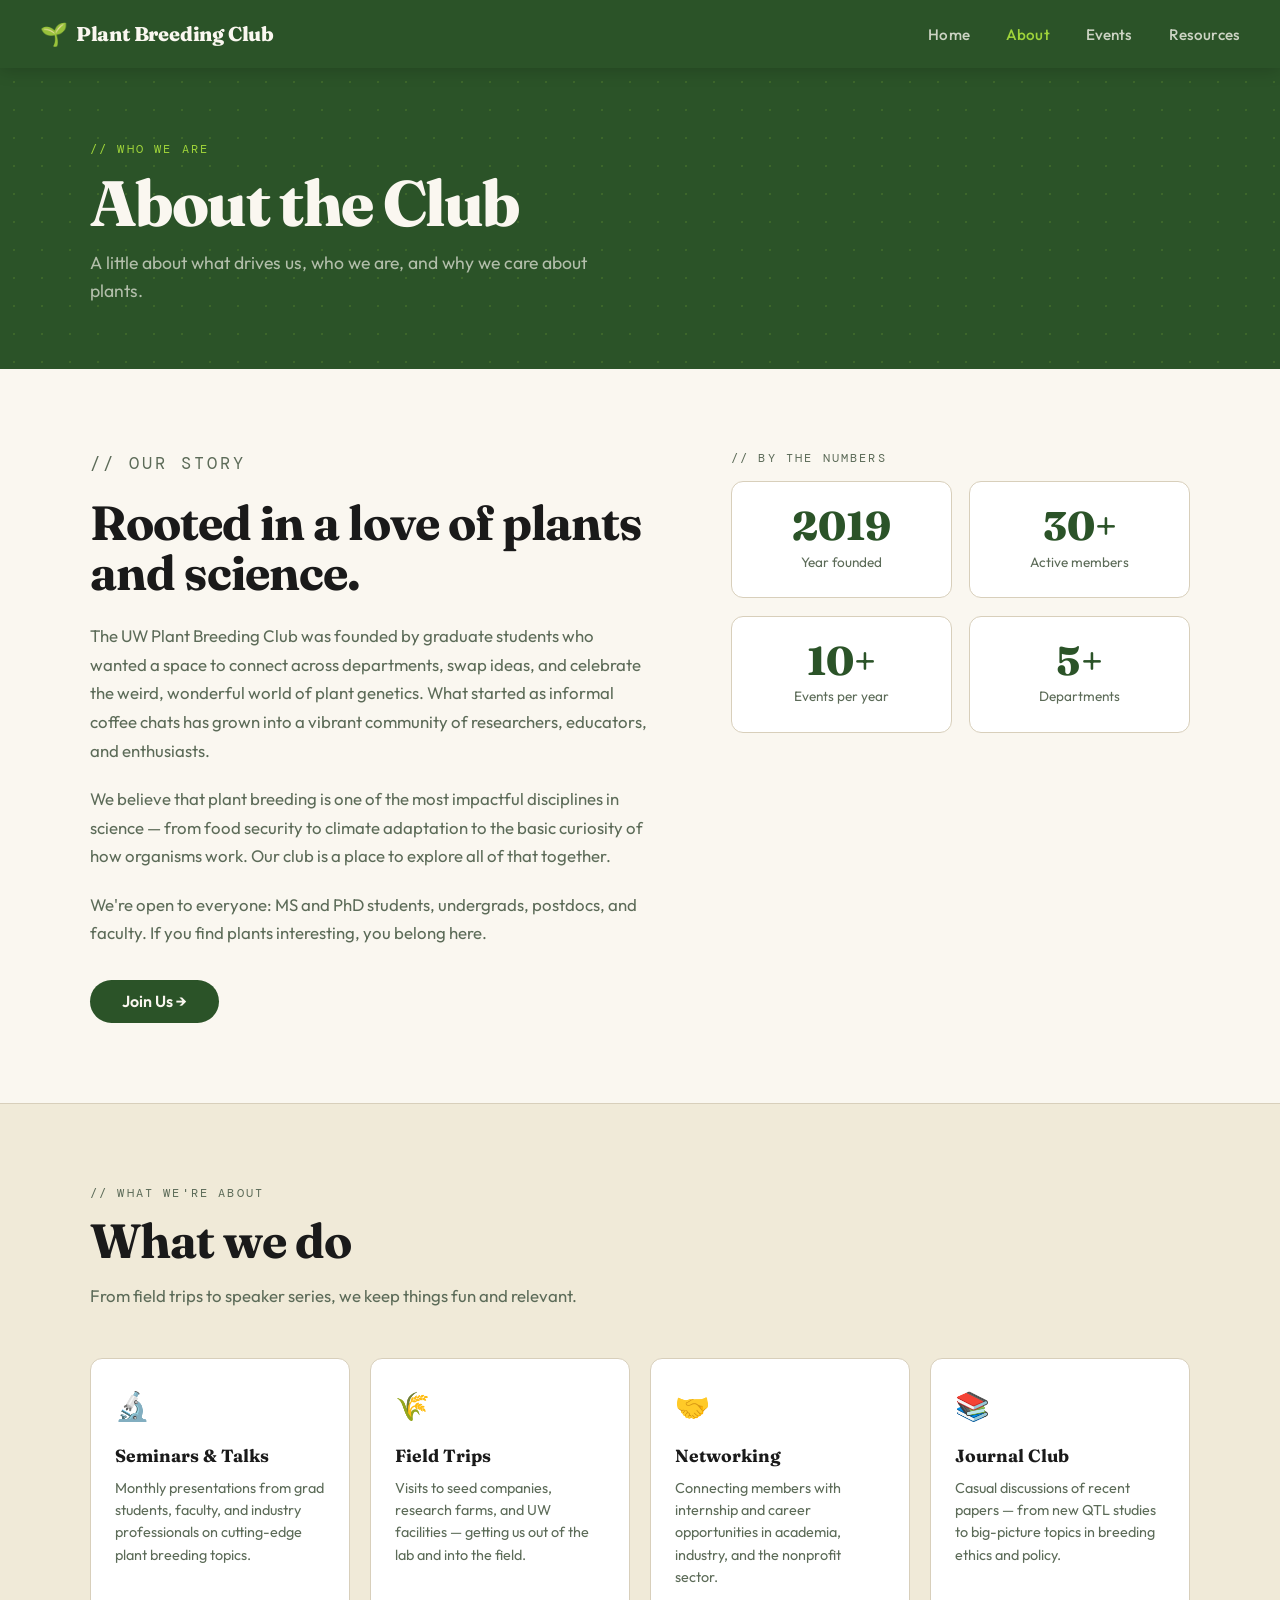
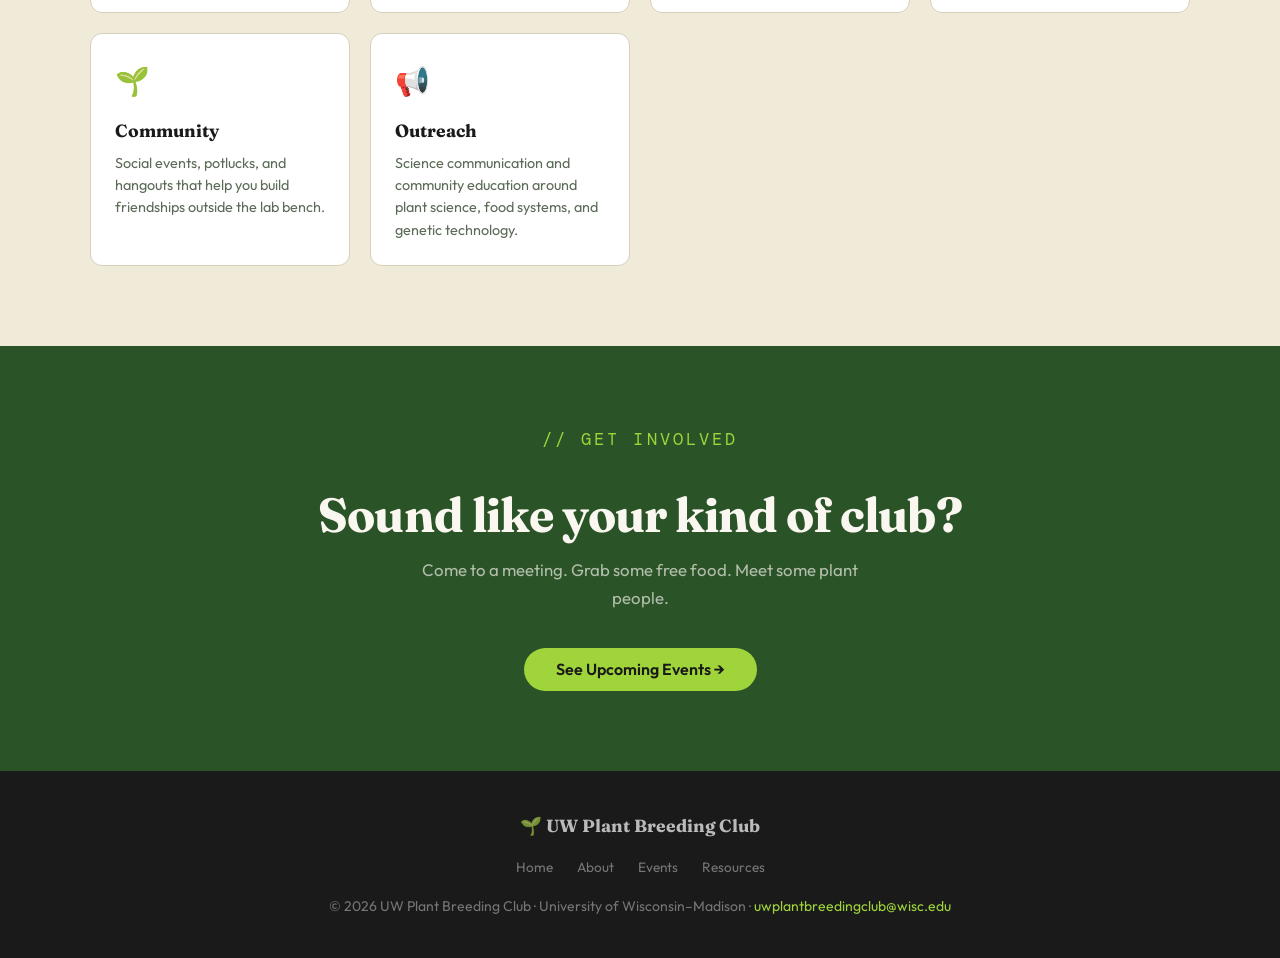
==== about.html @ 31e1f72a "JAM Claude Generated Website Code" ====
<!DOCTYPE html>
<html lang="en">
<head>
  <meta charset="UTF-8" />
  <meta name="viewport" content="width=device-width, initial-scale=1.0" />
  <title>About — UW Plant Breeding Club</title>
  <meta name="description" content="Learn about the UW Plant Breeding Club, our mission, and what we do." />
  <link rel="stylesheet" href="style.css" />
</head>
<body>

  <!-- ===================== NAV ===================== -->
  <nav class="nav">
    <a href="index.html" class="nav-logo">
      <span class="leaf">🌱</span> Plant Breeding Club
    </a>
    <button class="nav-hamburger" aria-label="Toggle menu">
      <span></span><span></span><span></span>
    </button>
    <ul class="nav-links">
      <li><a href="index.html">Home</a></li>
      <li><a href="about.html">About</a></li>
      <li><a href="events.html">Events</a></li>
      <li><a href="resources.html">Resources</a></li>
    </ul>
  </nav>

  <!-- ===================== PAGE HEADER ===================== -->
  <div class="page-header">
    <div class="page-header-inner">
      <p class="tag">// Who we are</p>
      <h1>About the Club</h1>
      <p>A little about what drives us, who we are, and why we care about plants.</p>
    </div>
  </div>

  <!-- ===================== ABOUT SECTION ===================== -->
  <section>
    <div class="section-inner">
      <div class="about-grid">

        <!-- Left: text -->
        <div class="about-body">
          <p class="tag">// Our story</p>
          <h2 class="section-title" style="margin-bottom: 1.5rem;">Rooted in a love of plants and science.</h2>

          <!--UPDATE: replace with your actual club history/description -->
          <p>
            The UW Plant Breeding Club was founded by graduate students who wanted a space to connect
            across departments, swap ideas, and celebrate the weird, wonderful world of plant genetics.
            What started as informal coffee chats has grown into a vibrant community of researchers, educators, and enthusiasts.
          </p>
          <p>
            We believe that plant breeding is one of the most impactful disciplines in science —
            from food security to climate adaptation to the basic curiosity of how organisms work.
            Our club is a place to explore all of that together.
          </p>
          <p>
            We're open to everyone: MS and PhD students, undergrads, postdocs, and faculty.
            If you find plants interesting, you belong here.
          </p>

          <div style="margin-top: 2rem;">
            <!--UPDATE: replace # with actual signup link -->
            <a href="#" class="btn btn-green">Join Us →</a>
          </div>
        </div>

        <!-- Right: stats -->
        <div>
          <p class="tag">// By the numbers</p>
          <div class="stat-grid" style="margin-top: 0.75rem;">
            <!--UPDATE: replace with real stats -->
            <div class="stat-box">
              <div class="stat-num">2019</div>
              <div class="stat-label">Year founded</div>
            </div>
            <div class="stat-box">
              <div class="stat-num">30+</div>
              <div class="stat-label">Active members</div>
            </div>
            <div class="stat-box">
              <div class="stat-num">10+</div>
              <div class="stat-label">Events per year</div>
            </div>
            <div class="stat-box">
              <div class="stat-num">5+</div>
              <div class="stat-label">Departments</div>
            </div>
          </div>
        </div>

      </div>
    </div>
  </section>

  <hr />

  <!-- ===================== WHAT WE DO ===================== -->
  <section style="background: var(--cream-dk);">
    <div class="section-inner">
      <p class="tag">// What we're about</p>
      <h2 class="section-title">What we do</h2>
      <p class="section-intro">From field trips to speaker series, we keep things fun and relevant.</p>

      <div class="values-grid">

        <div class="value-card">
          <div class="value-icon">🔬</div>
          <h4>Seminars & Talks</h4>
          <p>Monthly presentations from grad students, faculty, and industry professionals on cutting-edge plant breeding topics.</p>
        </div>

        <div class="value-card">
          <div class="value-icon">🌾</div>
          <h4>Field Trips</h4>
          <p>Visits to seed companies, research farms, and UW facilities — getting us out of the lab and into the field.</p>
        </div>

        <div class="value-card">
          <div class="value-icon">🤝</div>
          <h4>Networking</h4>
          <p>Connecting members with internship and career opportunities in academia, industry, and the nonprofit sector.</p>
        </div>

        <div class="value-card">
          <div class="value-icon">📚</div>
          <h4>Journal Club</h4>
          <p>Casual discussions of recent papers — from new QTL studies to big-picture topics in breeding ethics and policy.</p>
        </div>

        <div class="value-card">
          <div class="value-icon">🌱</div>
          <h4>Community</h4>
          <p>Social events, potlucks, and hangouts that help you build friendships outside the lab bench.</p>
        </div>

        <div class="value-card">
          <div class="value-icon">📢</div>
          <h4>Outreach</h4>
          <p>Science communication and community education around plant science, food systems, and genetic technology.</p>
        </div>

      </div>
    </div>
  </section>

  <!-- ===================== CTA BAND ===================== -->
  <section class="cta-band">
    <div class="section-inner">
      <p class="tag" style="color: var(--lime);">// Get involved</p>
      <h2 class="section-title">Sound like your kind of club?</h2>
      <p>Come to a meeting. Grab some free food. Meet some plant people.</p>
      <a href="events.html" class="btn btn-lime">See Upcoming Events →</a>
    </div>
  </section>

  <!-- ===================== FOOTER ===================== -->
  <footer>
    <div class="footer-inner">
      <div class="footer-logo">🌱 UW Plant Breeding Club</div>
      <ul class="footer-links">
        <li><a href="index.html">Home</a></li>
        <li><a href="about.html">About</a></li>
        <li><a href="events.html">Events</a></li>
        <li><a href="resources.html">Resources</a></li>
      </ul>
      <p>© 2026 UW Plant Breeding Club · University of Wisconsin–Madison · <a href="mailto:uwplantbreedingclub@wisc.edu">uwplantbreedingclub@wisc.edu</a></p>
    </div>
  </footer>

  <script src="script.js"></script>
</body>
</html>
---- style.css ----
/* ============================================================
   UW Plant Breeding Club — Main Stylesheet
   ============================================================ */

@import url('https://fonts.googleapis.com/css2?family=Fraunces:ital,opsz,wght@0,9..144,300..900;1,9..144,300..900&family=Outfit:wght@300;400;500;600&family=DM+Mono:ital,wght@0,400;0,500;1,400&display=swap');

/* ---- Variables ---- */
:root {
  --green:     #2b5328;
  --green-lt:  #3d7a38;
  --lime:      #9fd43a;
  --cream:     #faf7f0;
  --cream-dk:  #f0ead8;
  --dark:      #1a1a1a;
  --muted:     #5c6b58;
  --border:    #d8cfbb;
  --orange:    #d96b2d;

  --font-display: 'Fraunces', serif;
  --font-body:    'Outfit', sans-serif;
  --font-mono:    'DM Mono', monospace;

  --nav-h:  68px;
  --radius: 12px;
  --shadow: 0 4px 24px rgba(43, 83, 40, 0.12);
}

/* ---- Reset ---- */
*, *::before, *::after { box-sizing: border-box; margin: 0; padding: 0; }
html { scroll-behavior: smooth; }

body {
  font-family: var(--font-body);
  background: var(--cream);
  color: var(--dark);
  line-height: 1.65;
  overflow-x: hidden;
}

img { max-width: 100%; display: block; }
a { color: var(--green); text-decoration: none; }
a:hover { text-decoration: underline; }

/* ============================================================
   NAVIGATION
   ============================================================ */

.nav {
  position: sticky;
  top: 0;
  z-index: 100;
  background: var(--green);
  height: var(--nav-h);
  display: flex;
  align-items: center;
  justify-content: space-between;
  padding: 0 2.5rem;
  box-shadow: 0 2px 16px rgba(0, 0, 0, 0.18);
}

.nav-logo {
  font-family: var(--font-display);
  font-weight: 800;
  font-size: 1.25rem;
  color: var(--cream);
  letter-spacing: -0.01em;
  display: flex;
  align-items: center;
  gap: 0.5rem;
  line-height: 1;
}
.nav-logo:hover { text-decoration: none; }
.nav-logo .leaf { font-size: 1.4rem; }

.nav-links {
  display: flex;
  gap: 2.25rem;
  list-style: none;
}

.nav-links a {
  font-family: var(--font-body);
  font-weight: 500;
  font-size: 0.95rem;
  color: rgba(250, 247, 240, 0.78);
  transition: color 0.2s;
  letter-spacing: 0.01em;
}
.nav-links a:hover,
.nav-links a.active {
  color: var(--lime);
  text-decoration: none;
}

/* Hamburger */
.nav-hamburger {
  display: none;
  flex-direction: column;
  gap: 5px;
  cursor: pointer;
  background: none;
  border: none;
  padding: 4px;
}
.nav-hamburger span {
  display: block;
  width: 26px;
  height: 2px;
  background: var(--cream);
  border-radius: 2px;
  transition: all 0.3s;
}
.nav-hamburger.open span:nth-child(1) { transform: translateY(7px) rotate(45deg); }
.nav-hamburger.open span:nth-child(2) { opacity: 0; }
.nav-hamburger.open span:nth-child(3) { transform: translateY(-7px) rotate(-45deg); }

/* ============================================================
   HERO — index.html only
   ============================================================ */

.hero {
  min-height: calc(100vh - var(--nav-h));
  display: flex;
  align-items: center;
  justify-content: center;
  padding: 5rem 2.5rem;
  background: var(--green);
  position: relative;
  overflow: hidden;
}

/* Dotted seed grid background */
.hero-bg {
  position: absolute;
  inset: 0;
  background-image: radial-gradient(circle, rgba(159, 212, 58, 0.2) 1.5px, transparent 1.5px);
  background-size: 30px 30px;
  pointer-events: none;
}

/* Decorative blob */
.hero-blob {
  position: absolute;
  right: -10%;
  top: 50%;
  transform: translateY(-50%);
  width: 55vw;
  max-width: 700px;
  opacity: 0.07;
  pointer-events: none;
}

.hero-content {
  position: relative;
  z-index: 1;
  max-width: 820px;
}

.hero-tag {
  font-family: var(--font-mono);
  font-size: 0.78rem;
  letter-spacing: 0.18em;
  text-transform: uppercase;
  color: var(--lime);
  margin-bottom: 1.5rem;
}

.hero h1 {
  font-family: var(--font-display);
  font-size: clamp(3.2rem, 10vw, 6.5rem);
  font-weight: 800;
  color: var(--cream);
  line-height: 0.95;
  letter-spacing: -0.025em;
  margin-bottom: 1.75rem;
}
.hero h1 em {
  font-style: italic;
  color: var(--lime);
}

.hero-sub {
  font-size: 1.15rem;
  color: rgba(250, 247, 240, 0.65);
  max-width: 480px;
  margin-bottom: 2.75rem;
  line-height: 1.6;
}

.hero-btns {
  display: flex;
  flex-wrap: wrap;
  gap: 0.75rem;
}

/* ============================================================
   BUTTONS
   ============================================================ */

.btn {
  display: inline-block;
  padding: 0.85rem 2rem;
  border-radius: 100px;
  font-family: var(--font-body);
  font-weight: 600;
  font-size: 1rem;
  transition: all 0.2s;
  cursor: pointer;
  border: none;
  line-height: 1;
}

.btn-lime {
  background: var(--lime);
  color: var(--dark);
}
.btn-lime:hover {
  background: #b0e04a;
  transform: translateY(-2px);
  box-shadow: 0 8px 24px rgba(159, 212, 58, 0.4);
  text-decoration: none;
}

.btn-outline {
  background: transparent;
  color: var(--cream);
  border: 2px solid rgba(255, 255, 255, 0.35);
}
.btn-outline:hover {
  border-color: var(--lime);
  color: var(--lime);
  text-decoration: none;
  transform: translateY(-2px);
}

.btn-green {
  background: var(--green);
  color: var(--cream);
}
.btn-green:hover {
  background: var(--green-lt);
  transform: translateY(-2px);
  box-shadow: var(--shadow);
  text-decoration: none;
}

/* ============================================================
   PAGE HEADER — about / events / resources pages
   ============================================================ */

.page-header {
  background: var(--green);
  padding: 4.5rem 2.5rem 4rem;
  position: relative;
  overflow: hidden;
}
.page-header::after {
  content: '';
  position: absolute;
  inset: 0;
  background-image: radial-gradient(circle, rgba(159, 212, 58, 0.15) 1.5px, transparent 1.5px);
  background-size: 28px 28px;
  pointer-events: none;
}
.page-header-inner {
  max-width: 1100px;
  margin: 0 auto;
  position: relative;
  z-index: 1;
}
.page-header .tag {
  font-family: var(--font-mono);
  font-size: 0.75rem;
  letter-spacing: 0.18em;
  text-transform: uppercase;
  color: var(--lime);
  margin-bottom: 0.75rem;
}
.page-header h1 {
  font-family: var(--font-display);
  font-size: clamp(2.5rem, 6vw, 4rem);
  font-weight: 800;
  color: var(--cream);
  letter-spacing: -0.025em;
  line-height: 1;
  margin-bottom: 0.85rem;
}
.page-header p {
  color: rgba(250, 247, 240, 0.65);
  font-size: 1.1rem;
  max-width: 520px;
  line-height: 1.6;
}

/* ============================================================
   SECTIONS
   ============================================================ */

section { padding: 5rem 2.5rem; }

.section-inner {
  max-width: 1100px;
  margin: 0 auto;
}

.tag {
  font-family: var(--font-mono);
  font-size: 0.75rem;
  letter-spacing: 0.18em;
  text-transform: uppercase;
  color: var(--muted);
  margin-bottom: 0.75rem;
}

.section-title {
  font-family: var(--font-display);
  font-size: clamp(2rem, 5vw, 3rem);
  font-weight: 700;
  color: var(--dark);
  line-height: 1.05;
  margin-bottom: 1rem;
  letter-spacing: -0.02em;
}

.section-intro {
  font-size: 1.05rem;
  color: var(--muted);
  max-width: 560px;
  margin-bottom: 3rem;
  line-height: 1.65;
}

.section-header {
  display: flex;
  align-items: flex-end;
  justify-content: space-between;
  margin-bottom: 2.5rem;
  flex-wrap: wrap;
  gap: 1rem;
}
.section-header .section-title { margin-bottom: 0; }

/* ============================================================
   CARDS
   ============================================================ */

.card-grid {
  display: grid;
  grid-template-columns: repeat(auto-fill, minmax(300px, 1fr));
  gap: 1.5rem;
}

.card {
  background: white;
  border-radius: var(--radius);
  padding: 1.75rem;
  border: 1px solid var(--border);
  transition: transform 0.22s, box-shadow 0.22s;
}
.card:hover {
  transform: translateY(-5px);
  box-shadow: var(--shadow);
}

.card-badge {
  font-family: var(--font-mono);
  font-size: 0.72rem;
  letter-spacing: 0.12em;
  text-transform: uppercase;
  color: var(--green);
  background: rgba(43, 83, 40, 0.09);
  display: inline-block;
  padding: 0.25rem 0.65rem;
  border-radius: 100px;
  margin-bottom: 1.1rem;
}

.card h3 {
  font-family: var(--font-display);
  font-size: 1.3rem;
  font-weight: 700;
  margin-bottom: 0.55rem;
  color: var(--dark);
  line-height: 1.2;
}

.card p {
  font-size: 0.95rem;
  color: var(--muted);
  line-height: 1.6;
}

.card-meta {
  display: flex;
  align-items: center;
  gap: 0.5rem;
  font-family: var(--font-mono);
  font-size: 0.78rem;
  color: var(--orange);
  margin-top: 1.25rem;
}
.card-meta .dot { color: var(--border); }

/* ============================================================
   CTA BAND
   ============================================================ */

.cta-band {
  background: var(--green);
  padding: 5rem 2.5rem;
  text-align: center;
}
.cta-band .section-title { color: var(--cream); }
.cta-band p { color: rgba(250, 247, 240, 0.65); font-size: 1.05rem; max-width: 480px; margin: 0 auto 2.25rem; }

/* ============================================================
   ABOUT PAGE
   ============================================================ */

.about-grid {
  display: grid;
  grid-template-columns: 1.1fr 0.9fr;
  gap: 5rem;
  align-items: start;
}

.about-body p {
  font-size: 1.05rem;
  color: var(--muted);
  margin-bottom: 1.25rem;
  line-height: 1.7;
}
.about-body p:last-child { margin-bottom: 0; }

.stat-grid {
  display: grid;
  grid-template-columns: 1fr 1fr;
  gap: 1.1rem;
}

.stat-box {
  background: white;
  border: 1px solid var(--border);
  border-radius: var(--radius);
  padding: 1.5rem;
  text-align: center;
}
.stat-num {
  font-family: var(--font-display);
  font-size: 2.5rem;
  font-weight: 800;
  color: var(--green);
  line-height: 1;
}
.stat-label {
  font-size: 0.85rem;
  color: var(--muted);
  margin-top: 0.3rem;
}

.values-grid {
  display: grid;
  grid-template-columns: repeat(auto-fill, minmax(260px, 1fr));
  gap: 1.25rem;
  margin-top: 1rem;
}

.value-card {
  background: white;
  border: 1px solid var(--border);
  border-radius: var(--radius);
  padding: 1.5rem;
}
.value-icon { font-size: 1.75rem; margin-bottom: 0.75rem; }
.value-card h4 {
  font-family: var(--font-display);
  font-size: 1.1rem;
  font-weight: 700;
  margin-bottom: 0.4rem;
  color: var(--dark);
}
.value-card p { font-size: 0.9rem; color: var(--muted); line-height: 1.55; }

/* ============================================================
   EVENTS PAGE
   ============================================================ */

.events-list { display: grid; gap: 1.25rem; }

.event-card {
  background: white;
  border: 1px solid var(--border);
  border-radius: var(--radius);
  padding: 1.75rem 2rem;
  display: grid;
  grid-template-columns: auto 1fr auto;
  gap: 1.75rem;
  align-items: center;
  transition: transform 0.2s, box-shadow 0.2s;
}
.event-card:hover {
  transform: translateX(4px);
  box-shadow: var(--shadow);
}

.event-date-box {
  text-align: center;
  background: var(--green);
  color: var(--cream);
  border-radius: 10px;
  padding: 0.75rem 1rem;
  min-width: 64px;
}
.event-month {
  font-family: var(--font-mono);
  font-size: 0.68rem;
  letter-spacing: 0.12em;
  text-transform: uppercase;
  color: var(--lime);
  line-height: 1;
}
.event-day {
  font-family: var(--font-display);
  font-size: 2rem;
  font-weight: 800;
  line-height: 1.1;
}

.event-info h3 {
  font-family: var(--font-display);
  font-size: 1.2rem;
  font-weight: 700;
  color: var(--dark);
  margin-bottom: 0.3rem;
}
.event-info p { font-size: 0.9rem; color: var(--muted); line-height: 1.5; }
.event-meta {
  display: flex;
  gap: 1rem;
  margin-top: 0.5rem;
  font-family: var(--font-mono);
  font-size: 0.75rem;
  color: var(--muted);
}
.event-type-badge {
  display: inline-block;
  font-family: var(--font-mono);
  font-size: 0.68rem;
  letter-spacing: 0.1em;
  text-transform: uppercase;
  padding: 0.2rem 0.55rem;
  border-radius: 100px;
  background: rgba(43, 83, 40, 0.09);
  color: var(--green);
}

/* ============================================================
   RESOURCES PAGE
   ============================================================ */

.resources-section { padding: 3.5rem 2.5rem; }
.resources-section + .resources-section { padding-top: 0; }

.resource-group { margin-bottom: 3rem; }
.resource-group-title {
  font-family: var(--font-display);
  font-size: 1.5rem;
  font-weight: 700;
  color: var(--dark);
  margin-bottom: 1.1rem;
  display: flex;
  align-items: center;
  gap: 0.5rem;
}

.resource-list { display: grid; gap: 0.85rem; }

.resource-item {
  background: white;
  border: 1px solid var(--border);
  border-radius: var(--radius);
  padding: 1.1rem 1.5rem;
  display: flex;
  align-items: center;
  gap: 1.1rem;
  transition: all 0.2s;
  text-decoration: none;
}
.resource-item:hover {
  border-color: var(--green);
  box-shadow: var(--shadow);
  transform: translateX(5px);
  text-decoration: none;
}
.resource-icon { font-size: 1.4rem; flex-shrink: 0; }
.resource-text h4 {
  font-size: 0.95rem;
  font-weight: 600;
  color: var(--dark);
  margin-bottom: 0.15rem;
}
.resource-text p { font-size: 0.85rem; color: var(--muted); line-height: 1.4; }
.resource-arrow {
  margin-left: auto;
  color: var(--muted);
  font-size: 1.1rem;
  flex-shrink: 0;
  transition: transform 0.2s, color 0.2s;
}
.resource-item:hover .resource-arrow {
  transform: translateX(3px);
  color: var(--green);
}

/* ============================================================
   FOOTER
   ============================================================ */

footer {
  background: var(--dark);
  color: rgba(255, 255, 255, 0.4);
  padding: 2.5rem 2.5rem;
  text-align: center;
  font-size: 0.875rem;
}
footer a { color: var(--lime); }
footer a:hover { color: #b0e04a; }
.footer-inner { max-width: 1100px; margin: 0 auto; }
.footer-logo {
  font-family: var(--font-display);
  font-size: 1.1rem;
  font-weight: 700;
  color: rgba(255, 255, 255, 0.7);
  margin-bottom: 0.5rem;
}
.footer-links {
  display: flex;
  justify-content: center;
  gap: 1.5rem;
  list-style: none;
  margin: 1rem 0;
  flex-wrap: wrap;
}
.footer-links a { color: rgba(255, 255, 255, 0.4); font-size: 0.85rem; }
.footer-links a:hover { color: var(--lime); }

/* ============================================================
   DIVIDER
   ============================================================ */

hr {
  border: none;
  border-top: 1px solid var(--border);
  margin: 0;
}

/* ============================================================
   RESPONSIVE
   ============================================================ */

@media (max-width: 768px) {
  .nav { padding: 0 1.5rem; }

  .nav-links {
    display: none;
    flex-direction: column;
    position: absolute;
    top: var(--nav-h);
    left: 0;
    right: 0;
    background: var(--green);
    padding: 1.25rem 1.5rem 1.75rem;
    gap: 1.1rem;
    box-shadow: 0 8px 24px rgba(0, 0, 0, 0.15);
  }
  .nav-links.open { display: flex; }
  .nav-hamburger { display: flex; }

  section { padding: 3.5rem 1.5rem; }
  .page-header { padding: 3rem 1.5rem 2.75rem; }

  .hero { padding: 3.5rem 1.5rem; min-height: auto; }
  .hero h1 { font-size: clamp(2.8rem, 14vw, 5rem); }

  .about-grid { grid-template-columns: 1fr; gap: 2.5rem; }

  .event-card {
    grid-template-columns: auto 1fr;
    grid-template-rows: auto auto;
  }
  .event-card .btn { grid-column: 2; }

  .resource-item { flex-wrap: wrap; }
  .resource-arrow { display: none; }
}
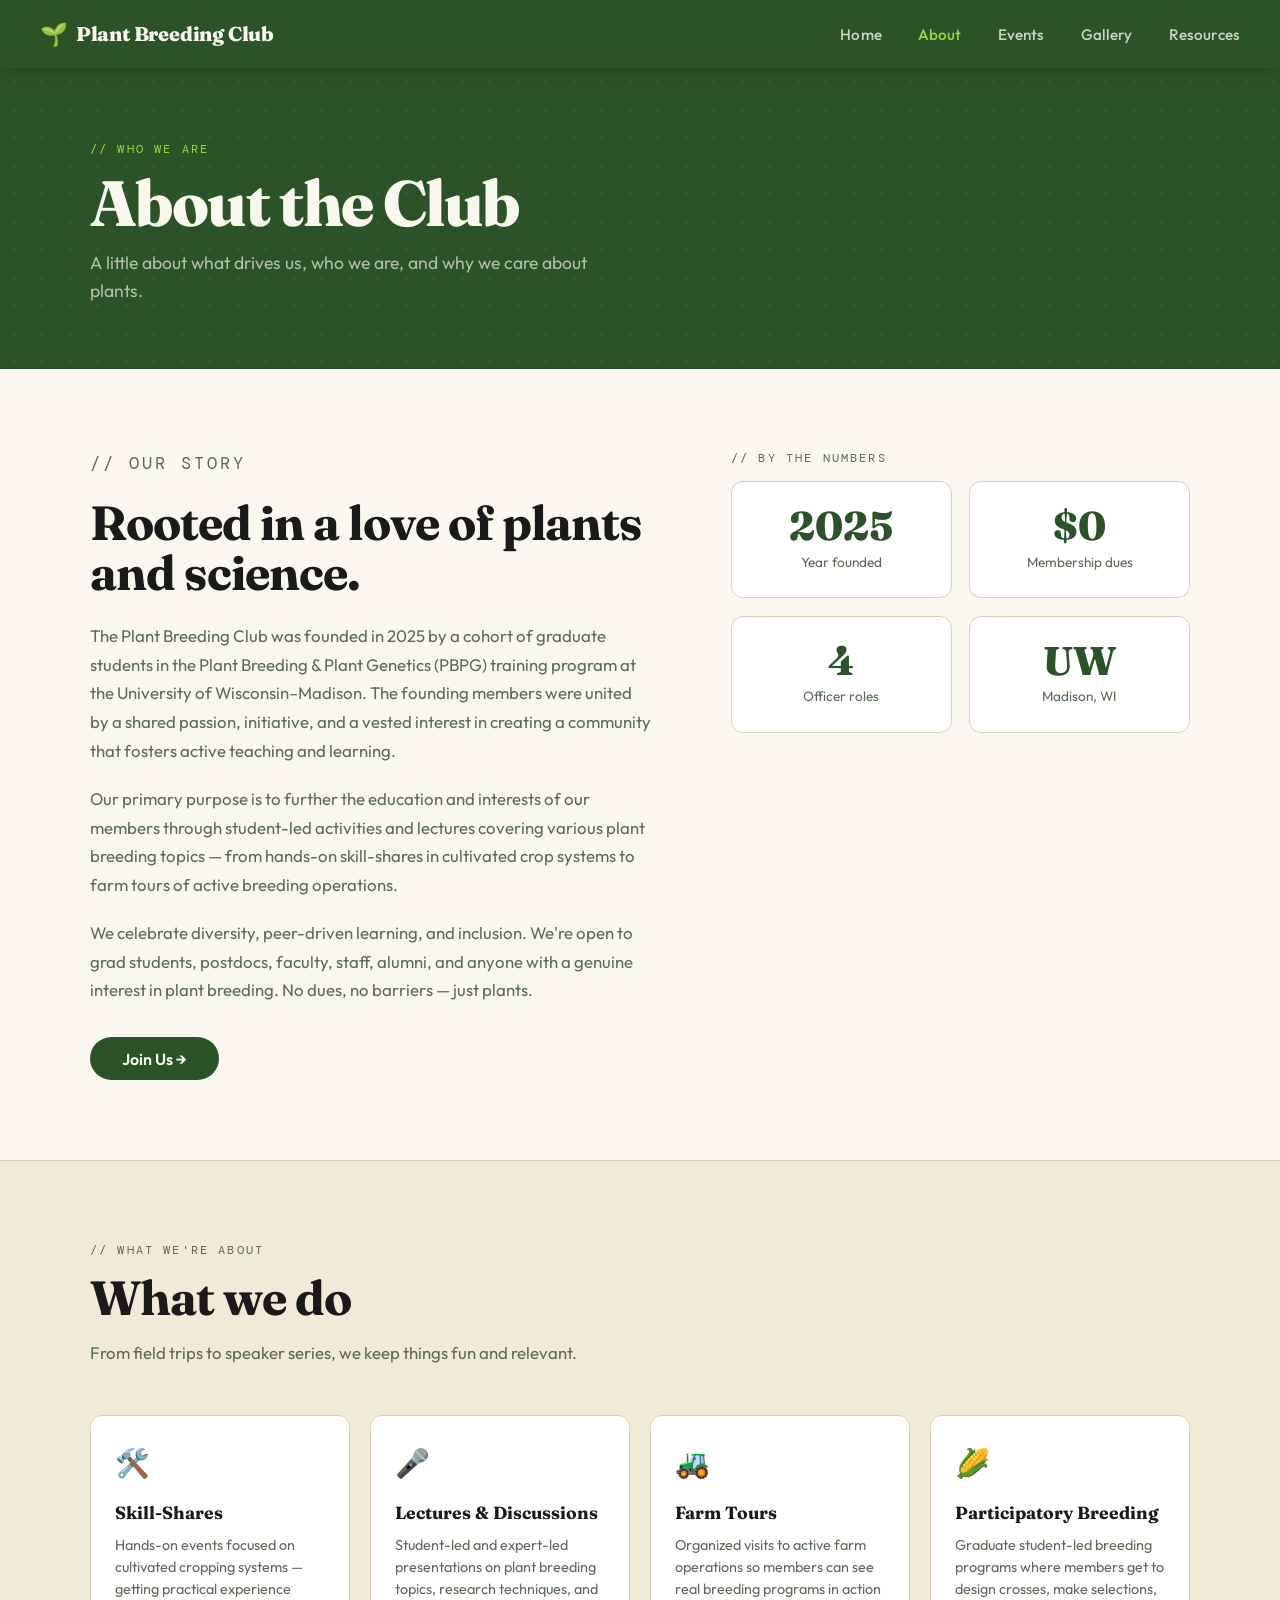
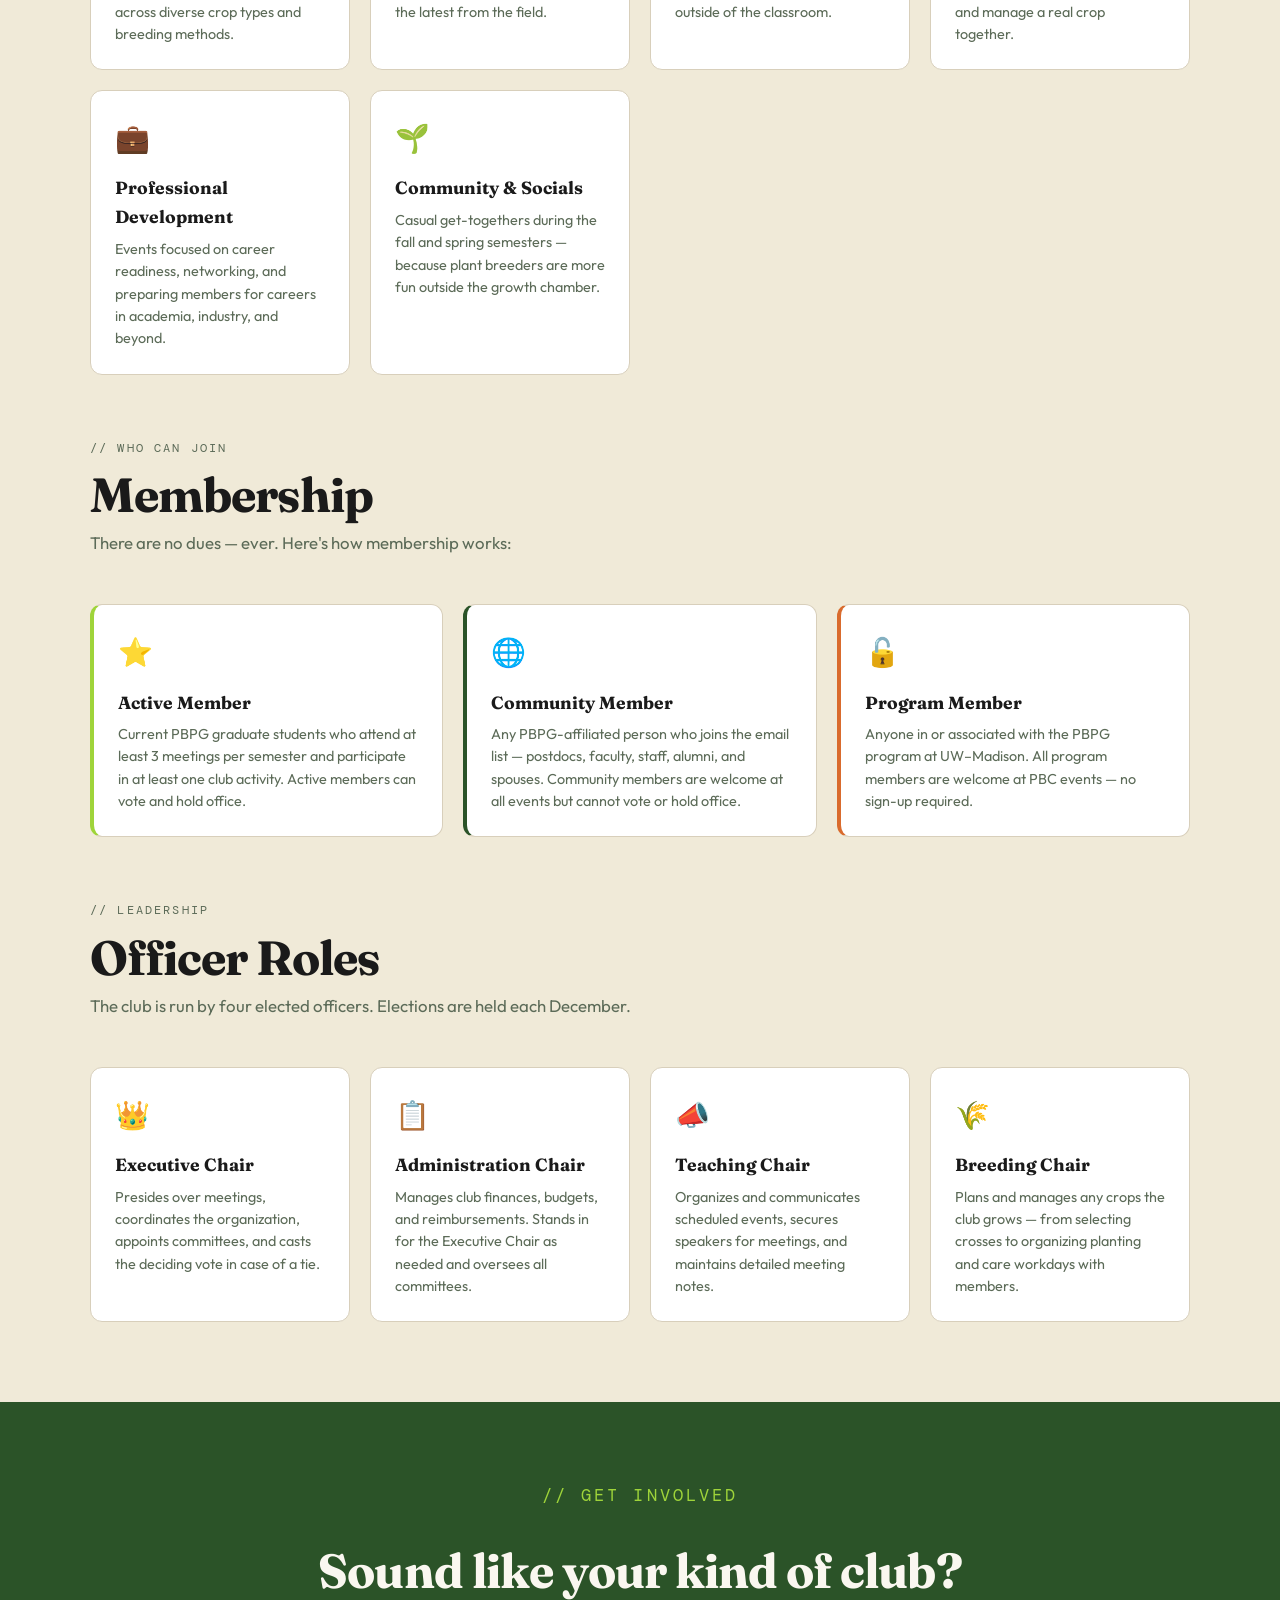
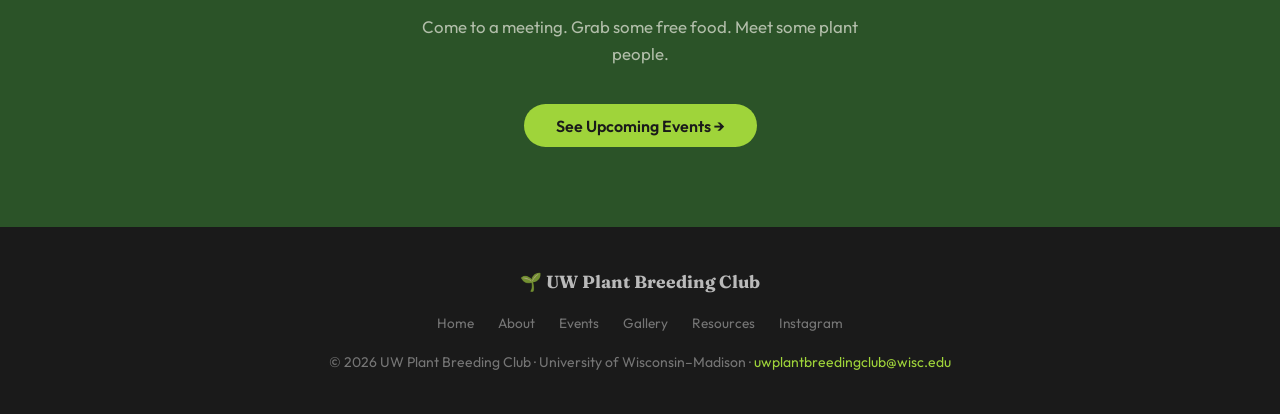
==== commit 0f282774: "JAM Updates to the About, Events, etc" ====
--- a/about.html
+++ b/about.html
@@ -21,6 +21,7 @@
       <li><a href="index.html">Home</a></li>
       <li><a href="about.html">About</a></li>
       <li><a href="events.html">Events</a></li>
+      <li><a href="gallery.html">Gallery</a></li>
       <li><a href="resources.html">Resources</a></li>
     </ul>
   </nav>
@@ -44,20 +45,21 @@
           <p class="tag">// Our story</p>
           <h2 class="section-title" style="margin-bottom: 1.5rem;">Rooted in a love of plants and science.</h2>
 
-          <!--UPDATE: replace with your actual club history/description -->
           <p>
-            The UW Plant Breeding Club was founded by graduate students who wanted a space to connect
-            across departments, swap ideas, and celebrate the weird, wonderful world of plant genetics.
-            What started as informal coffee chats has grown into a vibrant community of researchers, educators, and enthusiasts.
+            The Plant Breeding Club was founded in 2025 by a cohort of graduate students in the
+            Plant Breeding &amp; Plant Genetics (PBPG) training program at the University of Wisconsin–Madison.
+            The founding members were united by a shared passion, initiative, and a vested interest in
+            creating a community that fosters active teaching and learning.
           </p>
           <p>
-            We believe that plant breeding is one of the most impactful disciplines in science —
-            from food security to climate adaptation to the basic curiosity of how organisms work.
-            Our club is a place to explore all of that together.
+            Our primary purpose is to further the education and interests of our members through
+            student-led activities and lectures covering various plant breeding topics —
+            from hands-on skill-shares in cultivated crop systems to farm tours of active breeding operations.
           </p>
           <p>
-            We're open to everyone: MS and PhD students, undergrads, postdocs, and faculty.
-            If you find plants interesting, you belong here.
+            We celebrate diversity, peer-driven learning, and inclusion. We're open to grad students,
+            postdocs, faculty, staff, alumni, and anyone with a genuine interest in plant breeding.
+            No dues, no barriers — just plants.
           </p>
 
           <div style="margin-top: 2rem;">
@@ -70,22 +72,22 @@
         <div>
           <p class="tag">// By the numbers</p>
           <div class="stat-grid" style="margin-top: 0.75rem;">
-            <!--UPDATE: replace with real stats -->
-            <div class="stat-box">
-              <div class="stat-num">2019</div>
+            <div class="stat-box">
+              <div class="stat-num">2025</div>
               <div class="stat-label">Year founded</div>
             </div>
             <div class="stat-box">
-              <div class="stat-num">30+</div>
-              <div class="stat-label">Active members</div>
-            </div>
-            <div class="stat-box">
-              <div class="stat-num">10+</div>
-              <div class="stat-label">Events per year</div>
-            </div>
-            <div class="stat-box">
-              <div class="stat-num">5+</div>
-              <div class="stat-label">Departments</div>
+              <!--UPDATE: update with real member count -->
+              <div class="stat-num">$0</div>
+              <div class="stat-label">Membership dues</div>
+            </div>
+            <div class="stat-box">
+              <div class="stat-num">4</div>
+              <div class="stat-label">Officer roles</div>
+            </div>
+            <div class="stat-box">
+              <div class="stat-num">UW</div>
+              <div class="stat-label">Madison, WI</div>
             </div>
           </div>
         </div>
@@ -106,41 +108,105 @@
       <div class="values-grid">
 
         <div class="value-card">
-          <div class="value-icon">🔬</div>
-          <h4>Seminars & Talks</h4>
-          <p>Monthly presentations from grad students, faculty, and industry professionals on cutting-edge plant breeding topics.</p>
-        </div>
-
-        <div class="value-card">
-          <div class="value-icon">🌾</div>
-          <h4>Field Trips</h4>
-          <p>Visits to seed companies, research farms, and UW facilities — getting us out of the lab and into the field.</p>
-        </div>
-
-        <div class="value-card">
-          <div class="value-icon">🤝</div>
-          <h4>Networking</h4>
-          <p>Connecting members with internship and career opportunities in academia, industry, and the nonprofit sector.</p>
-        </div>
-
-        <div class="value-card">
-          <div class="value-icon">📚</div>
-          <h4>Journal Club</h4>
-          <p>Casual discussions of recent papers — from new QTL studies to big-picture topics in breeding ethics and policy.</p>
+          <div class="value-icon">🛠️</div>
+          <h4>Skill-Shares</h4>
+          <p>Hands-on events focused on cultivated cropping systems — getting practical experience across diverse crop types and breeding methods.</p>
+        </div>
+
+        <div class="value-card">
+          <div class="value-icon">🎤</div>
+          <h4>Lectures & Discussions</h4>
+          <p>Student-led and expert-led presentations on plant breeding topics, research techniques, and the latest from the field.</p>
+        </div>
+
+        <div class="value-card">
+          <div class="value-icon">🚜</div>
+          <h4>Farm Tours</h4>
+          <p>Organized visits to active farm operations so members can see real breeding programs in action outside of the classroom.</p>
+        </div>
+
+        <div class="value-card">
+          <div class="value-icon">🌽</div>
+          <h4>Participatory Breeding</h4>
+          <p>Graduate student-led breeding programs where members get to design crosses, make selections, and manage a real crop together.</p>
+        </div>
+
+        <div class="value-card">
+          <div class="value-icon">💼</div>
+          <h4>Professional Development</h4>
+          <p>Events focused on career readiness, networking, and preparing members for careers in academia, industry, and beyond.</p>
         </div>
 
         <div class="value-card">
           <div class="value-icon">🌱</div>
-          <h4>Community</h4>
-          <p>Social events, potlucks, and hangouts that help you build friendships outside the lab bench.</p>
-        </div>
-
-        <div class="value-card">
-          <div class="value-icon">📢</div>
-          <h4>Outreach</h4>
-          <p>Science communication and community education around plant science, food systems, and genetic technology.</p>
-        </div>
-
+          <h4>Community & Socials</h4>
+          <p>Casual get-togethers during the fall and spring semesters — because plant breeders are more fun outside the growth chamber.</p>
+        </div>
+
+      </div>
+
+      <!-- Membership types -->
+      <div style="margin-top: 4rem;">
+        <p class="tag">// Who can join</p>
+        <h2 class="section-title" style="margin-bottom: 0.5rem;">Membership</h2>
+        <p class="section-intro">There are no dues — ever. Here's how membership works:</p>
+
+        <div style="display: grid; grid-template-columns: repeat(auto-fill, minmax(280px, 1fr)); gap: 1.25rem;">
+
+          <div class="value-card" style="border-left: 4px solid var(--lime);">
+            <div class="value-icon">⭐</div>
+            <h4>Active Member</h4>
+            <p>Current PBPG graduate students who attend at least 3 meetings per semester and participate in at least one club activity. Active members can vote and hold office.</p>
+          </div>
+
+          <div class="value-card" style="border-left: 4px solid var(--green);">
+            <div class="value-icon">🌐</div>
+            <h4>Community Member</h4>
+            <p>Any PBPG-affiliated person who joins the email list — postdocs, faculty, staff, alumni, and spouses. Community members are welcome at all events but cannot vote or hold office.</p>
+          </div>
+
+          <div class="value-card" style="border-left: 4px solid var(--orange);">
+            <div class="value-icon">🔓</div>
+            <h4>Program Member</h4>
+            <p>Anyone in or associated with the PBPG program at UW–Madison. All program members are welcome at PBC events — no sign-up required.</p>
+          </div>
+
+        </div>
+      </div>
+
+      <!-- Officers -->
+      <div style="margin-top: 4rem;">
+        <p class="tag">// Leadership</p>
+        <h2 class="section-title" style="margin-bottom: 0.5rem;">Officer Roles</h2>
+        <p class="section-intro">The club is run by four elected officers. Elections are held each December.</p>
+
+        <div style="display: grid; grid-template-columns: repeat(auto-fill, minmax(240px, 1fr)); gap: 1.25rem;">
+
+          <div class="value-card">
+            <div class="value-icon">👑</div>
+            <h4>Executive Chair</h4>
+            <p>Presides over meetings, coordinates the organization, appoints committees, and casts the deciding vote in case of a tie.</p>
+          </div>
+
+          <div class="value-card">
+            <div class="value-icon">📋</div>
+            <h4>Administration Chair</h4>
+            <p>Manages club finances, budgets, and reimbursements. Stands in for the Executive Chair as needed and oversees all committees.</p>
+          </div>
+
+          <div class="value-card">
+            <div class="value-icon">📣</div>
+            <h4>Teaching Chair</h4>
+            <p>Organizes and communicates scheduled events, secures speakers for meetings, and maintains detailed meeting notes.</p>
+          </div>
+
+          <div class="value-card">
+            <div class="value-icon">🌾</div>
+            <h4>Breeding Chair</h4>
+            <p>Plans and manages any crops the club grows — from selecting crosses to organizing planting and care workdays with members.</p>
+          </div>
+
+        </div>
       </div>
     </div>
   </section>
@@ -163,7 +229,10 @@
         <li><a href="index.html">Home</a></li>
         <li><a href="about.html">About</a></li>
         <li><a href="events.html">Events</a></li>
+        <li><a href="gallery.html">Gallery</a></li>
         <li><a href="resources.html">Resources</a></li>
+        <!--UPDATE: replace with your actual Instagram URL -->
+        <li><a href="https://instagram.com/uwplantbreedingclub" target="_blank" rel="noopener">Instagram</a></li>
       </ul>
       <p>© 2026 UW Plant Breeding Club · University of Wisconsin–Madison · <a href="mailto:uwplantbreedingclub@wisc.edu">uwplantbreedingclub@wisc.edu</a></p>
     </div>
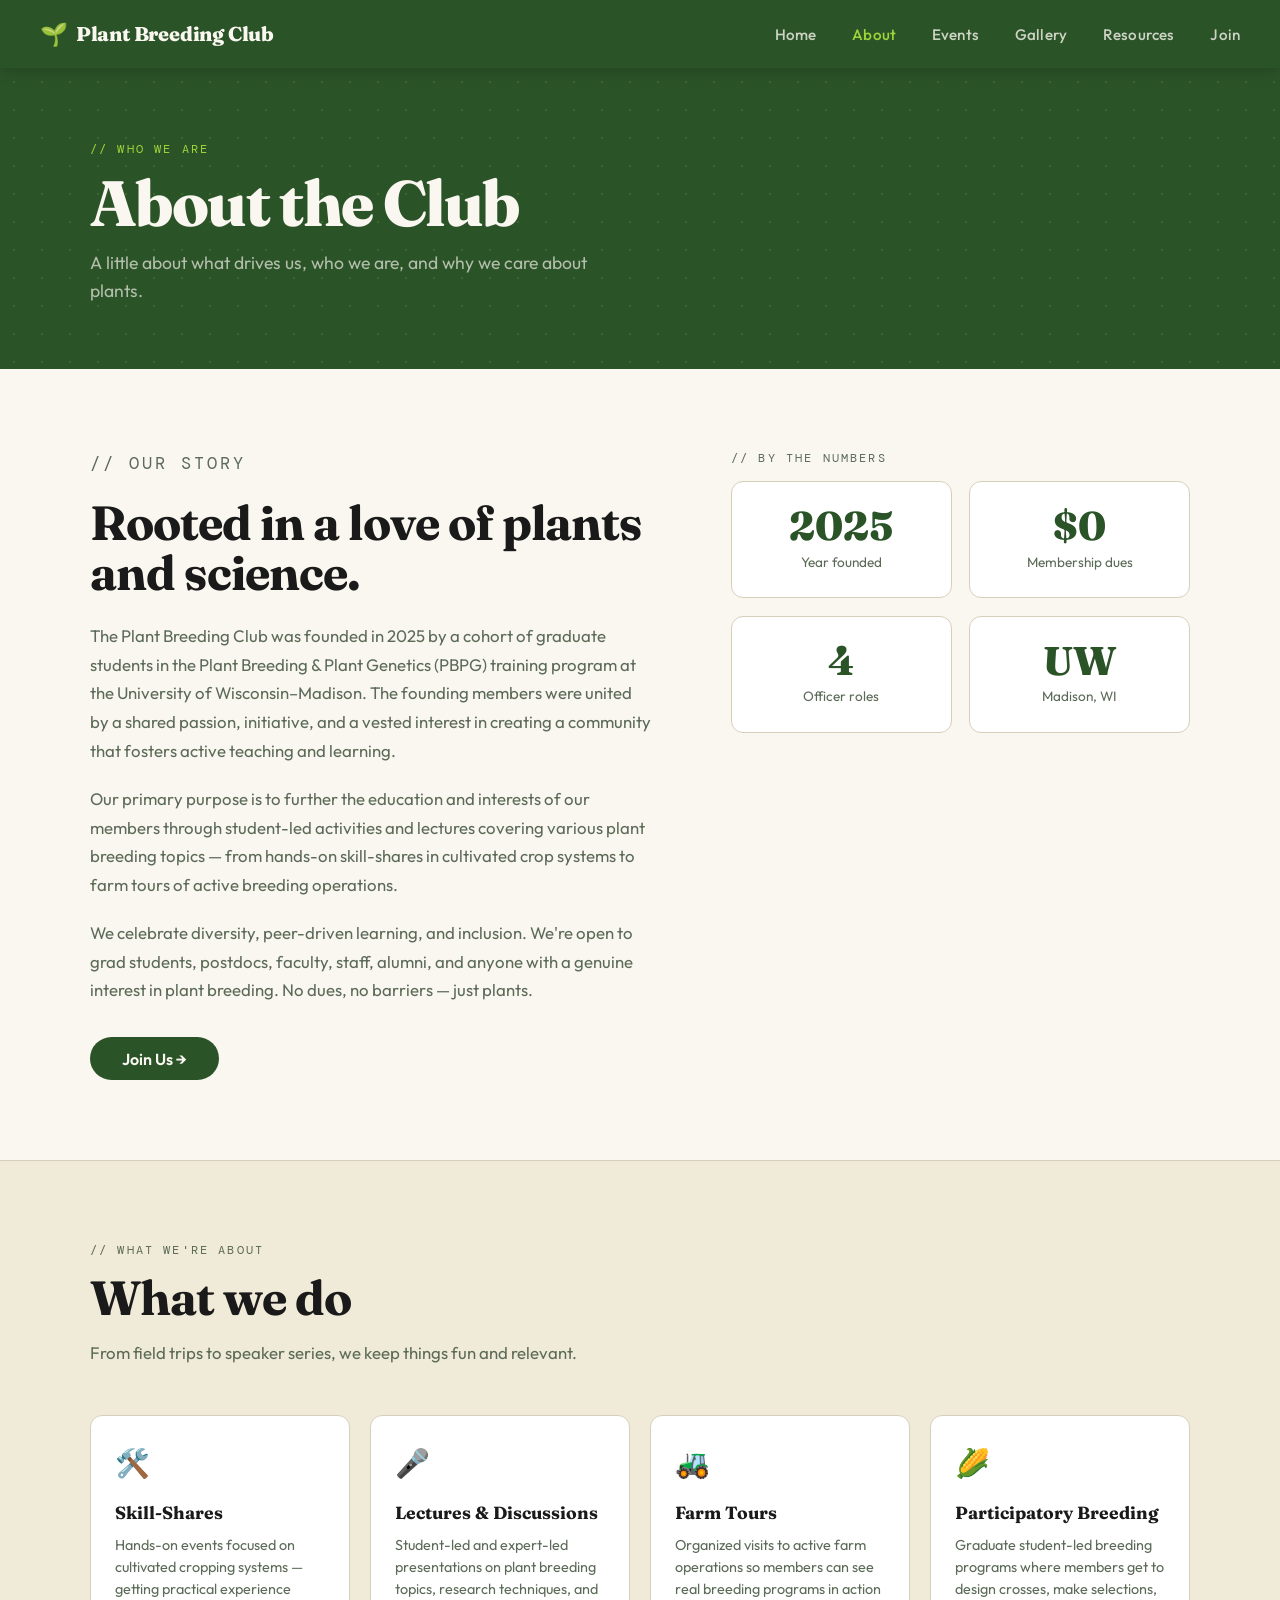
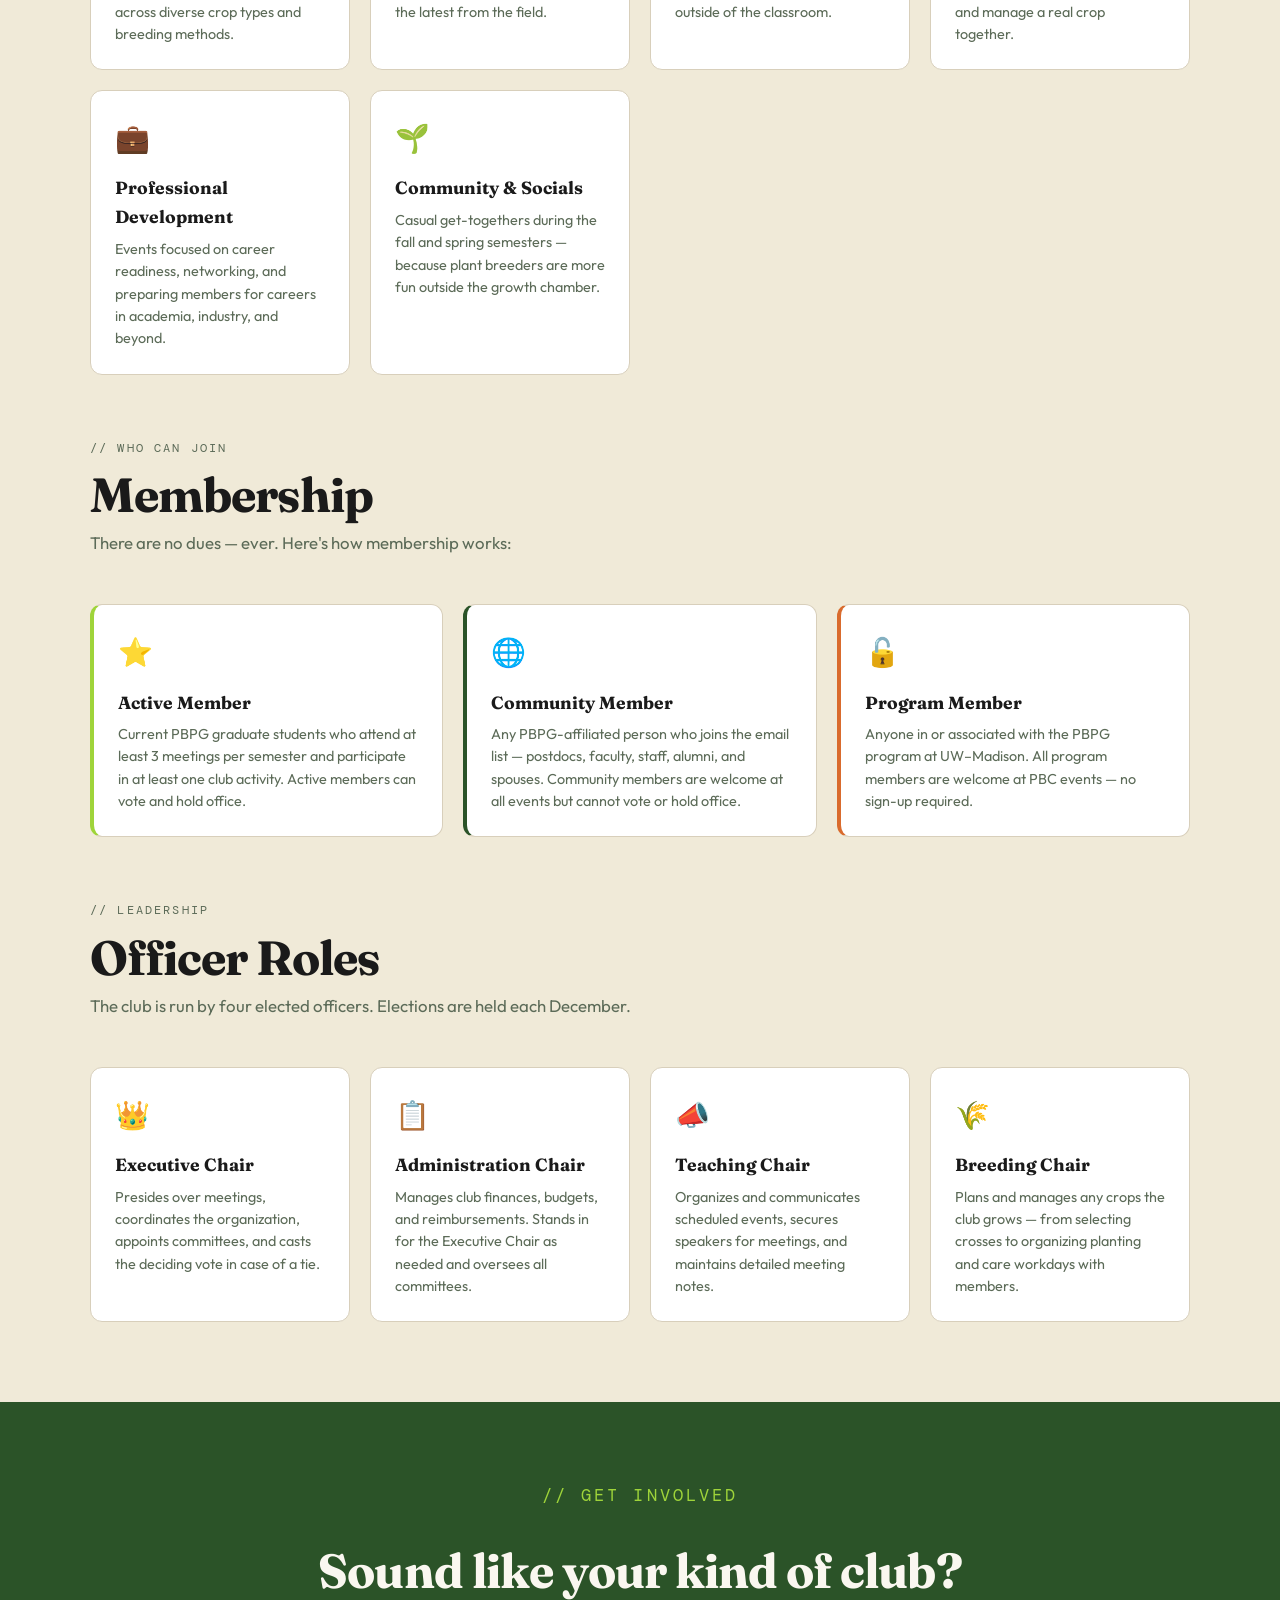
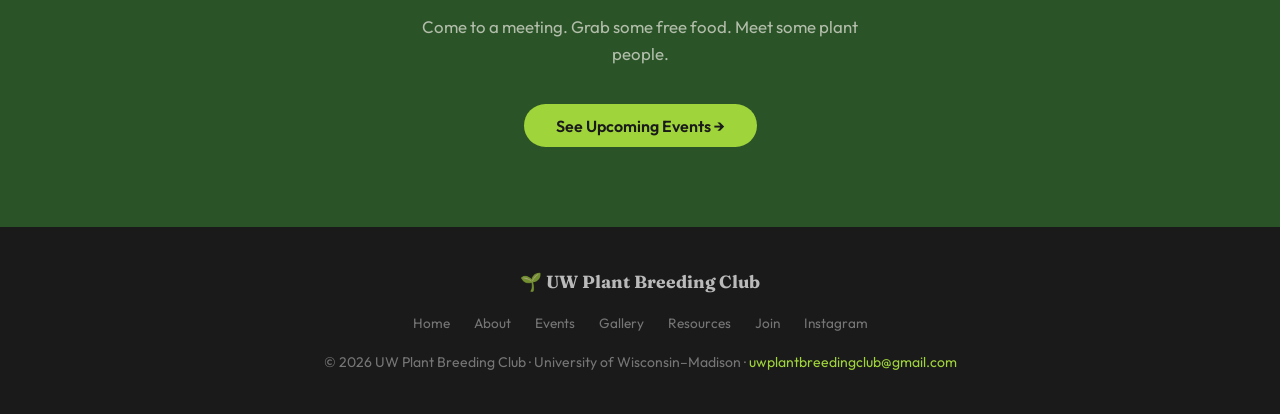
==== commit 37b8fe3c: "JAM More Updates. Thanks Claude" ====
--- a/about.html
+++ b/about.html
@@ -23,6 +23,7 @@
       <li><a href="events.html">Events</a></li>
       <li><a href="gallery.html">Gallery</a></li>
       <li><a href="resources.html">Resources</a></li>
+      <li><a href="join.html">Join</a></li>
     </ul>
   </nav>
 
@@ -64,7 +65,7 @@
 
           <div style="margin-top: 2rem;">
             <!--UPDATE: replace # with actual signup link -->
-            <a href="#" class="btn btn-green">Join Us →</a>
+            <a href="join.html" class="btn btn-green">Join Us →</a>
           </div>
         </div>
 
@@ -231,10 +232,11 @@
         <li><a href="events.html">Events</a></li>
         <li><a href="gallery.html">Gallery</a></li>
         <li><a href="resources.html">Resources</a></li>
+        <li><a href="join.html">Join</a></li>
         <!--UPDATE: replace with your actual Instagram URL -->
         <li><a href="https://instagram.com/uwplantbreedingclub" target="_blank" rel="noopener">Instagram</a></li>
       </ul>
-      <p>© 2026 UW Plant Breeding Club · University of Wisconsin–Madison · <a href="mailto:uwplantbreedingclub@wisc.edu">uwplantbreedingclub@wisc.edu</a></p>
+      <p>© 2026 UW Plant Breeding Club · University of Wisconsin–Madison · <a href="mailto:uwplantbreedingclub@gmail.com">uwplantbreedingclub@gmail.com</a></p>
     </div>
   </footer>
 
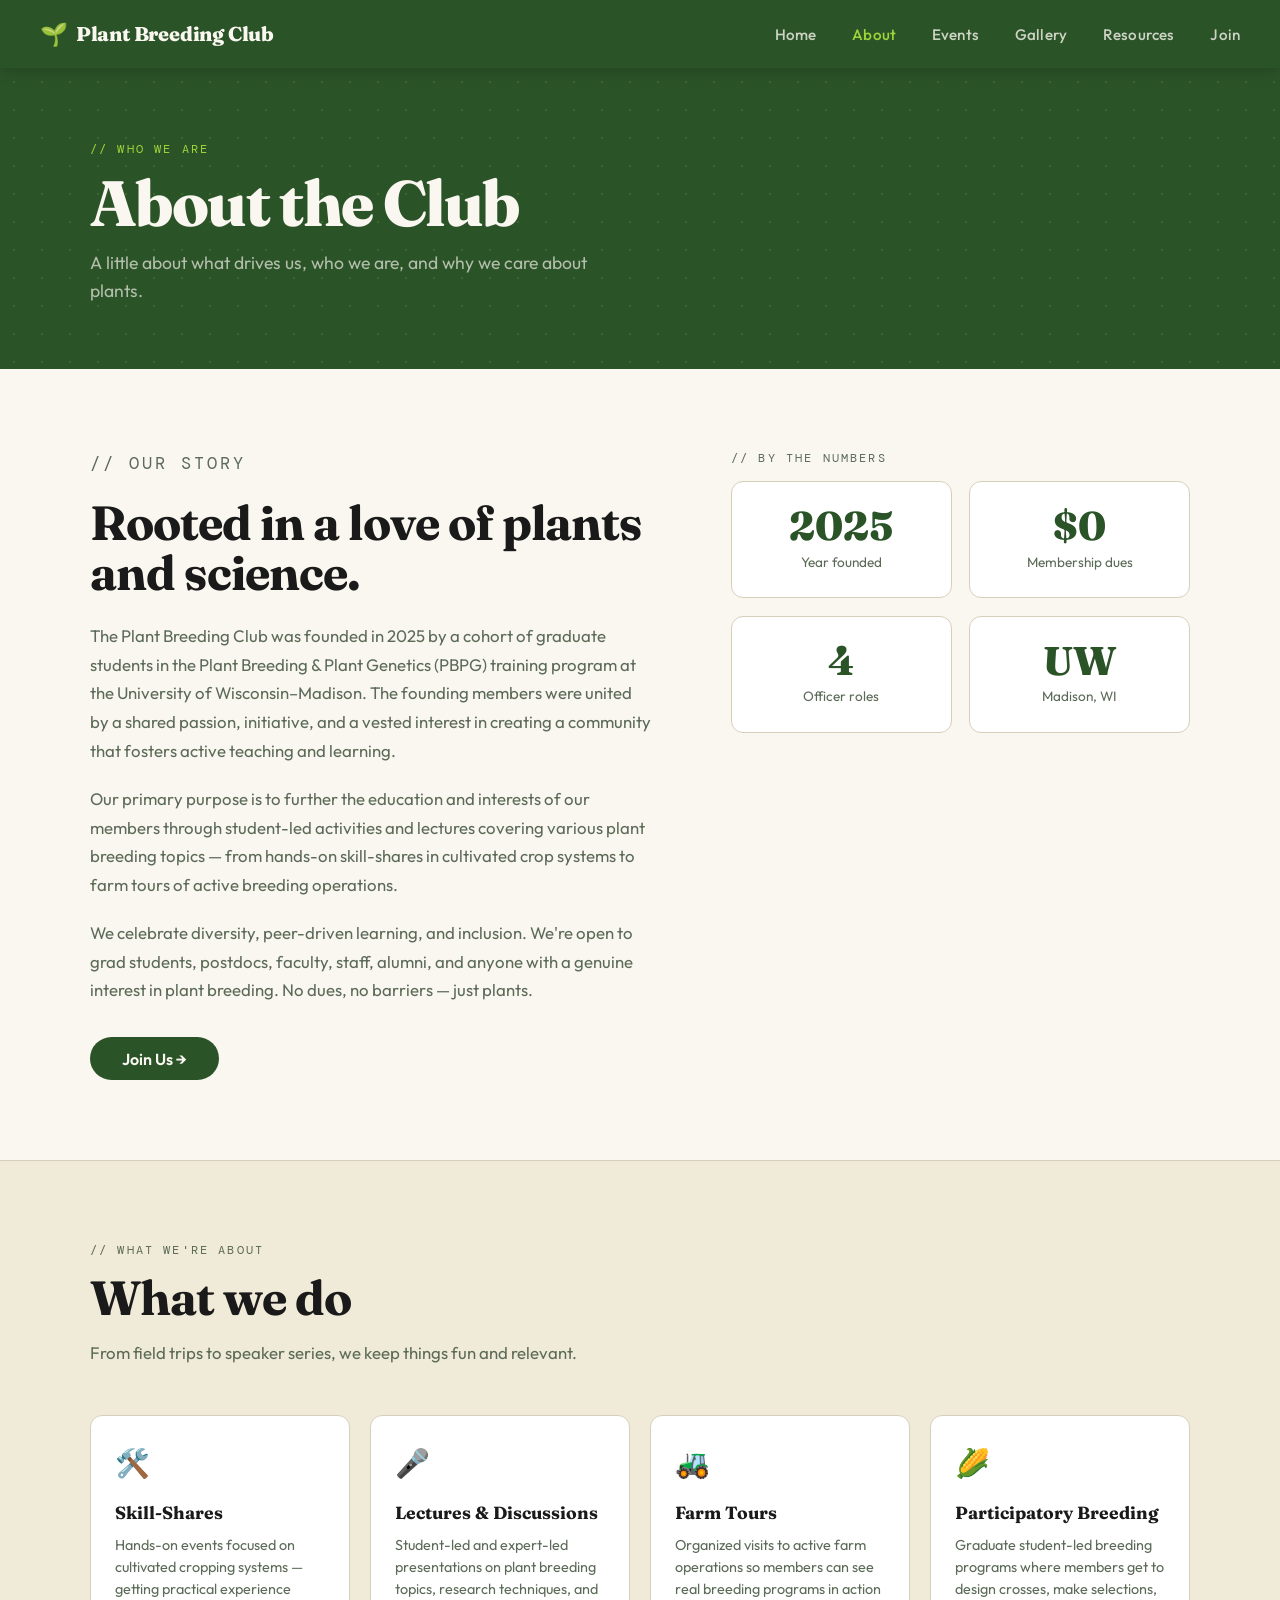
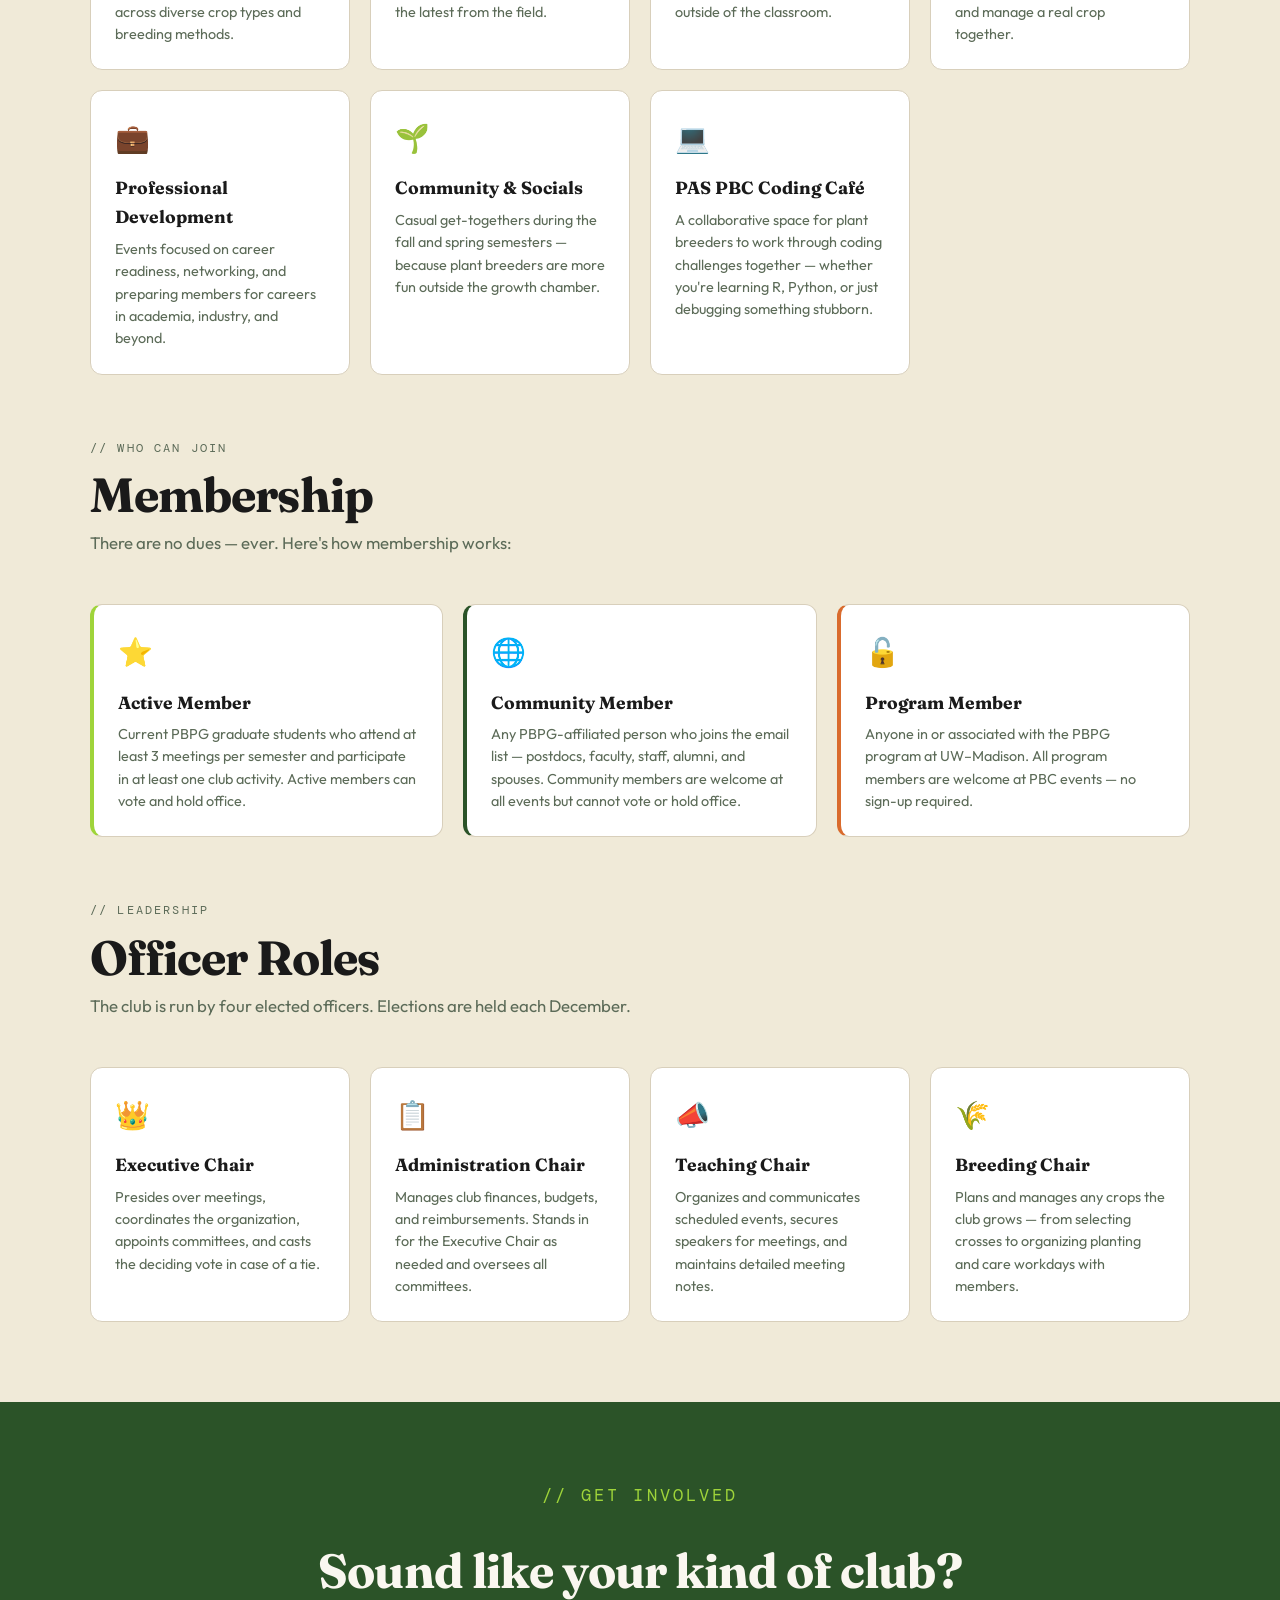
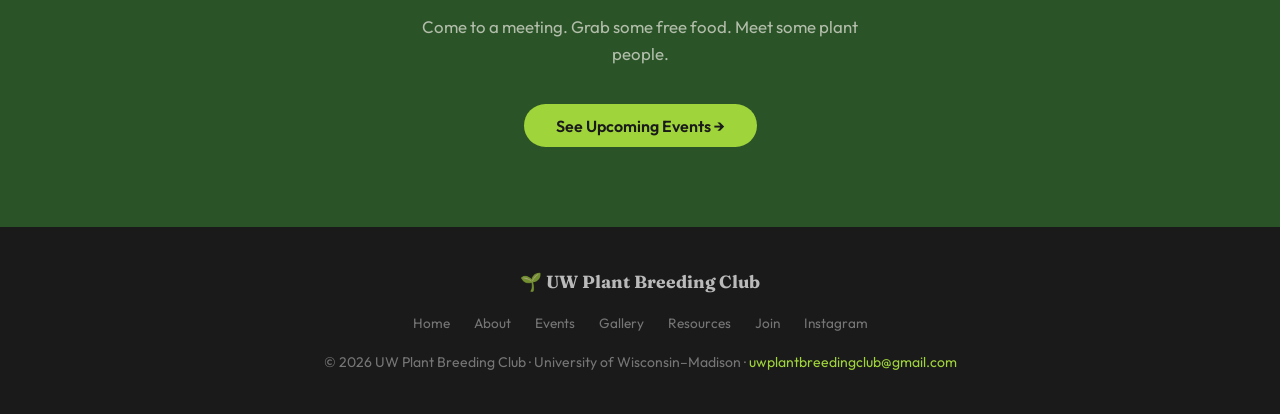
==== commit db19f9dd: "JAM Updating Things" ====
--- a/about.html
+++ b/about.html
@@ -144,6 +144,12 @@
           <p>Casual get-togethers during the fall and spring semesters — because plant breeders are more fun outside the growth chamber.</p>
         </div>
 
+        <div class="value-card">
+          <div class="value-icon">💻</div>
+          <h4>PAS PBC Coding Café</h4>
+          <p>A collaborative space for plant breeders to work through coding challenges together — whether you're learning R, Python, or just debugging something stubborn.</p>
+        </div>
+
       </div>
 
       <!-- Membership types -->
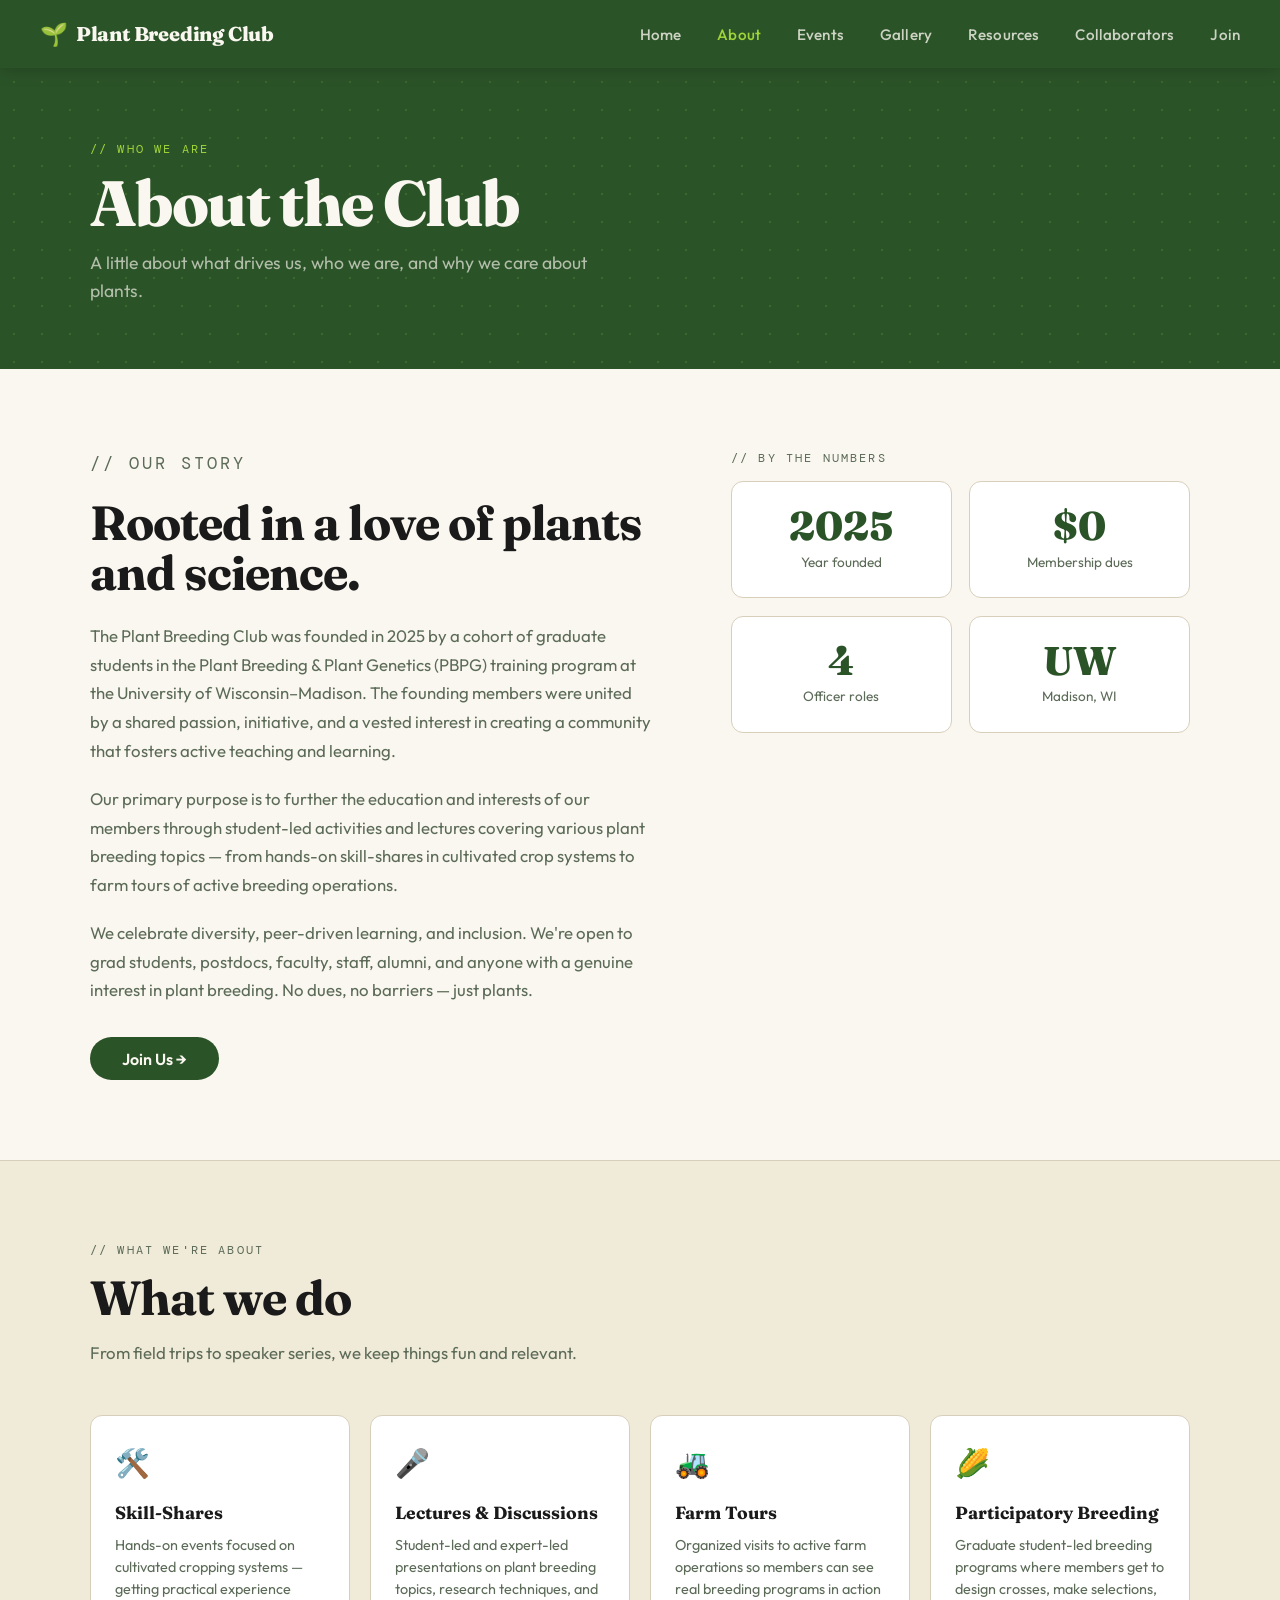
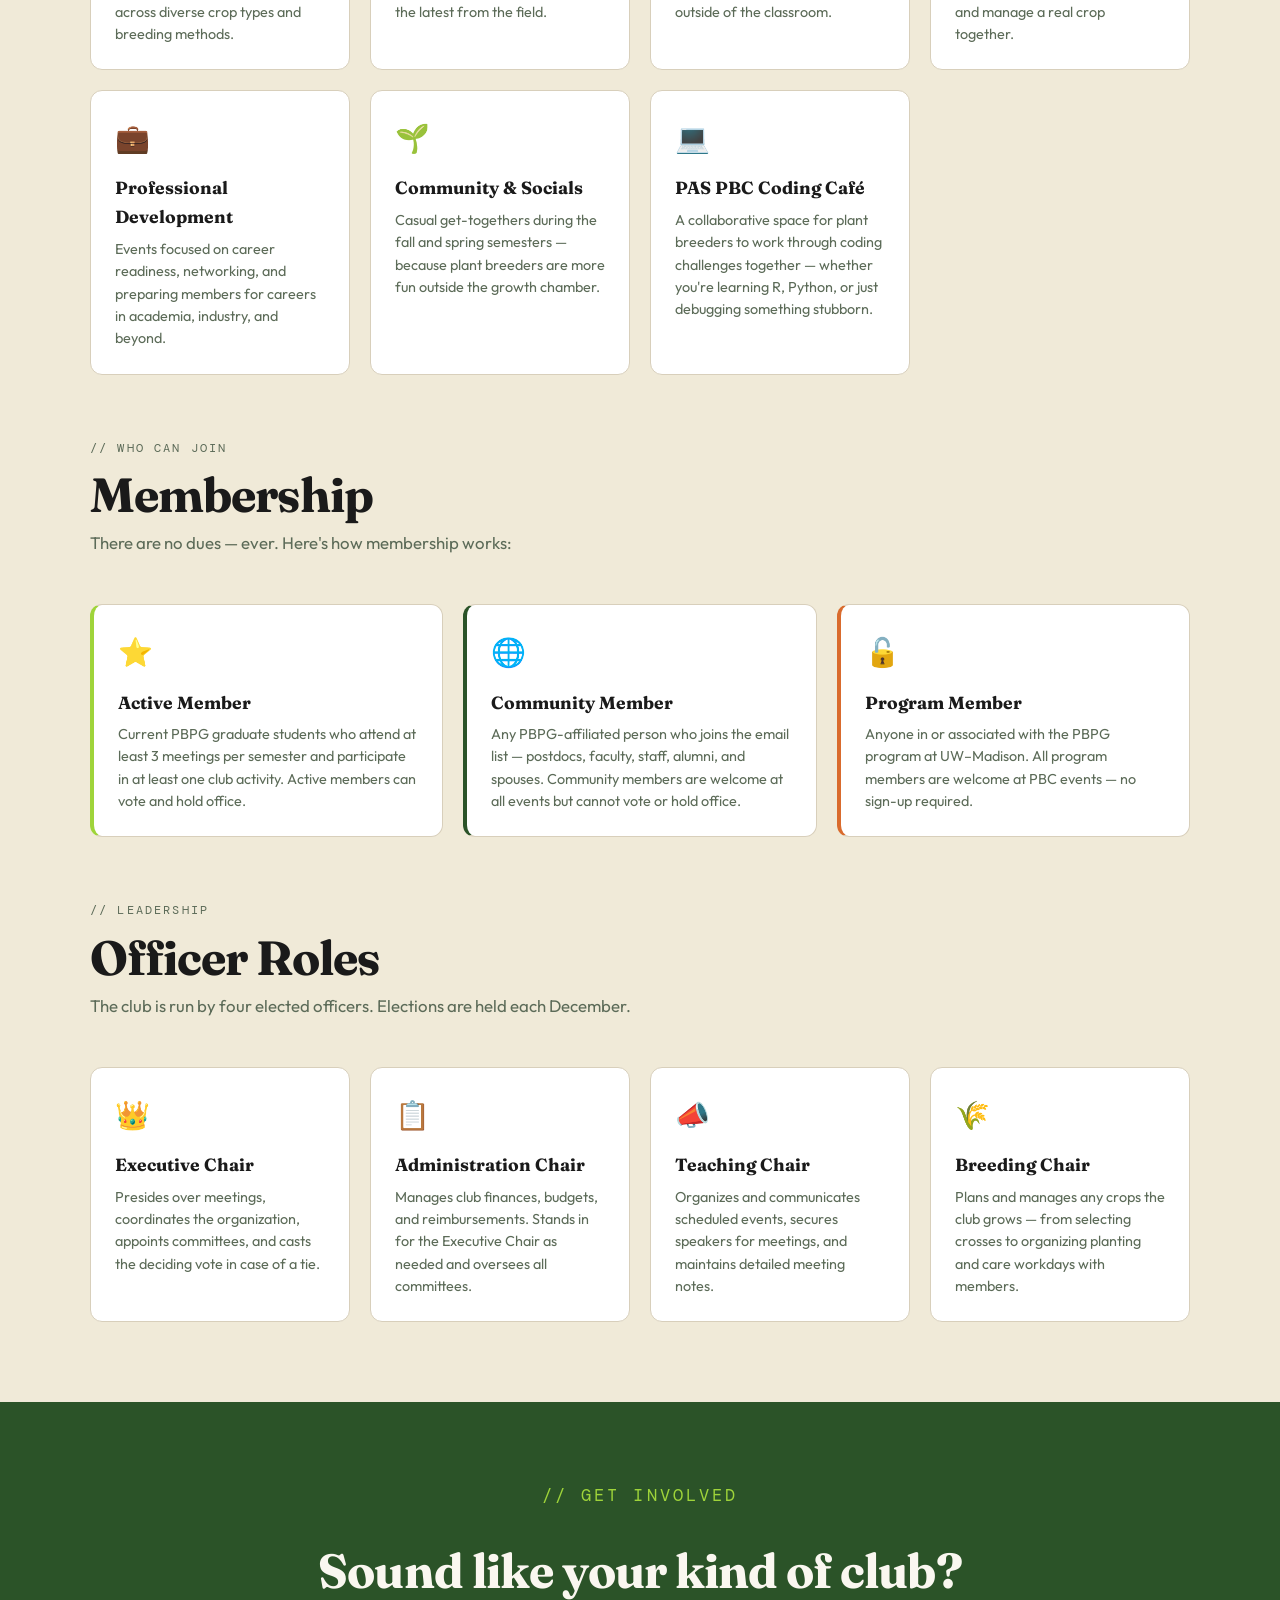
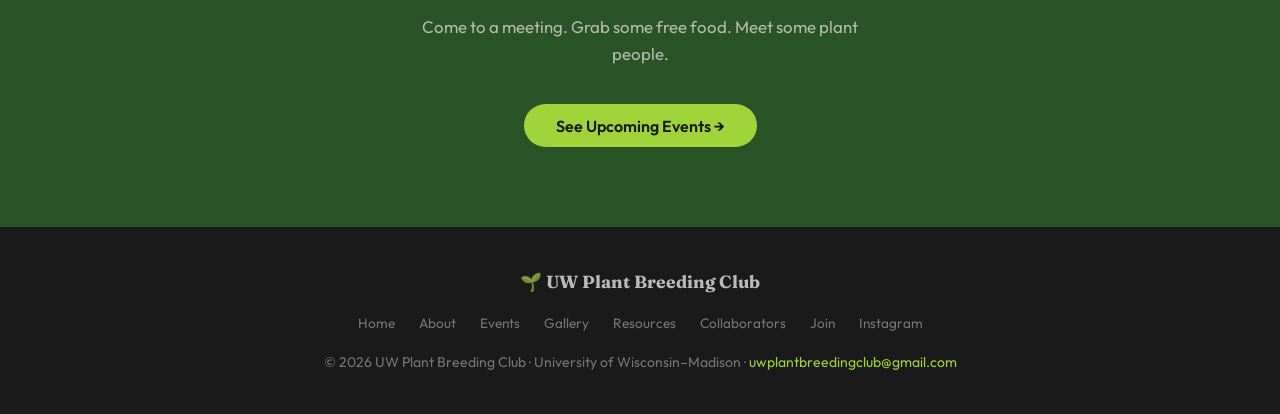
==== commit e9ced4a4: "JAM" ====
--- a/about.html
+++ b/about.html
@@ -23,6 +23,7 @@
       <li><a href="events.html">Events</a></li>
       <li><a href="gallery.html">Gallery</a></li>
       <li><a href="resources.html">Resources</a></li>
+      <li><a href="collaborators.html">Collaborators</a></li>
       <li><a href="join.html">Join</a></li>
     </ul>
   </nav>
@@ -238,6 +239,7 @@
         <li><a href="events.html">Events</a></li>
         <li><a href="gallery.html">Gallery</a></li>
         <li><a href="resources.html">Resources</a></li>
+        <li><a href="collaborators.html">Collaborators</a></li>
         <li><a href="join.html">Join</a></li>
         <!--UPDATE: replace with your actual Instagram URL -->
         <li><a href="https://instagram.com/uwplantbreedingclub" target="_blank" rel="noopener">Instagram</a></li>
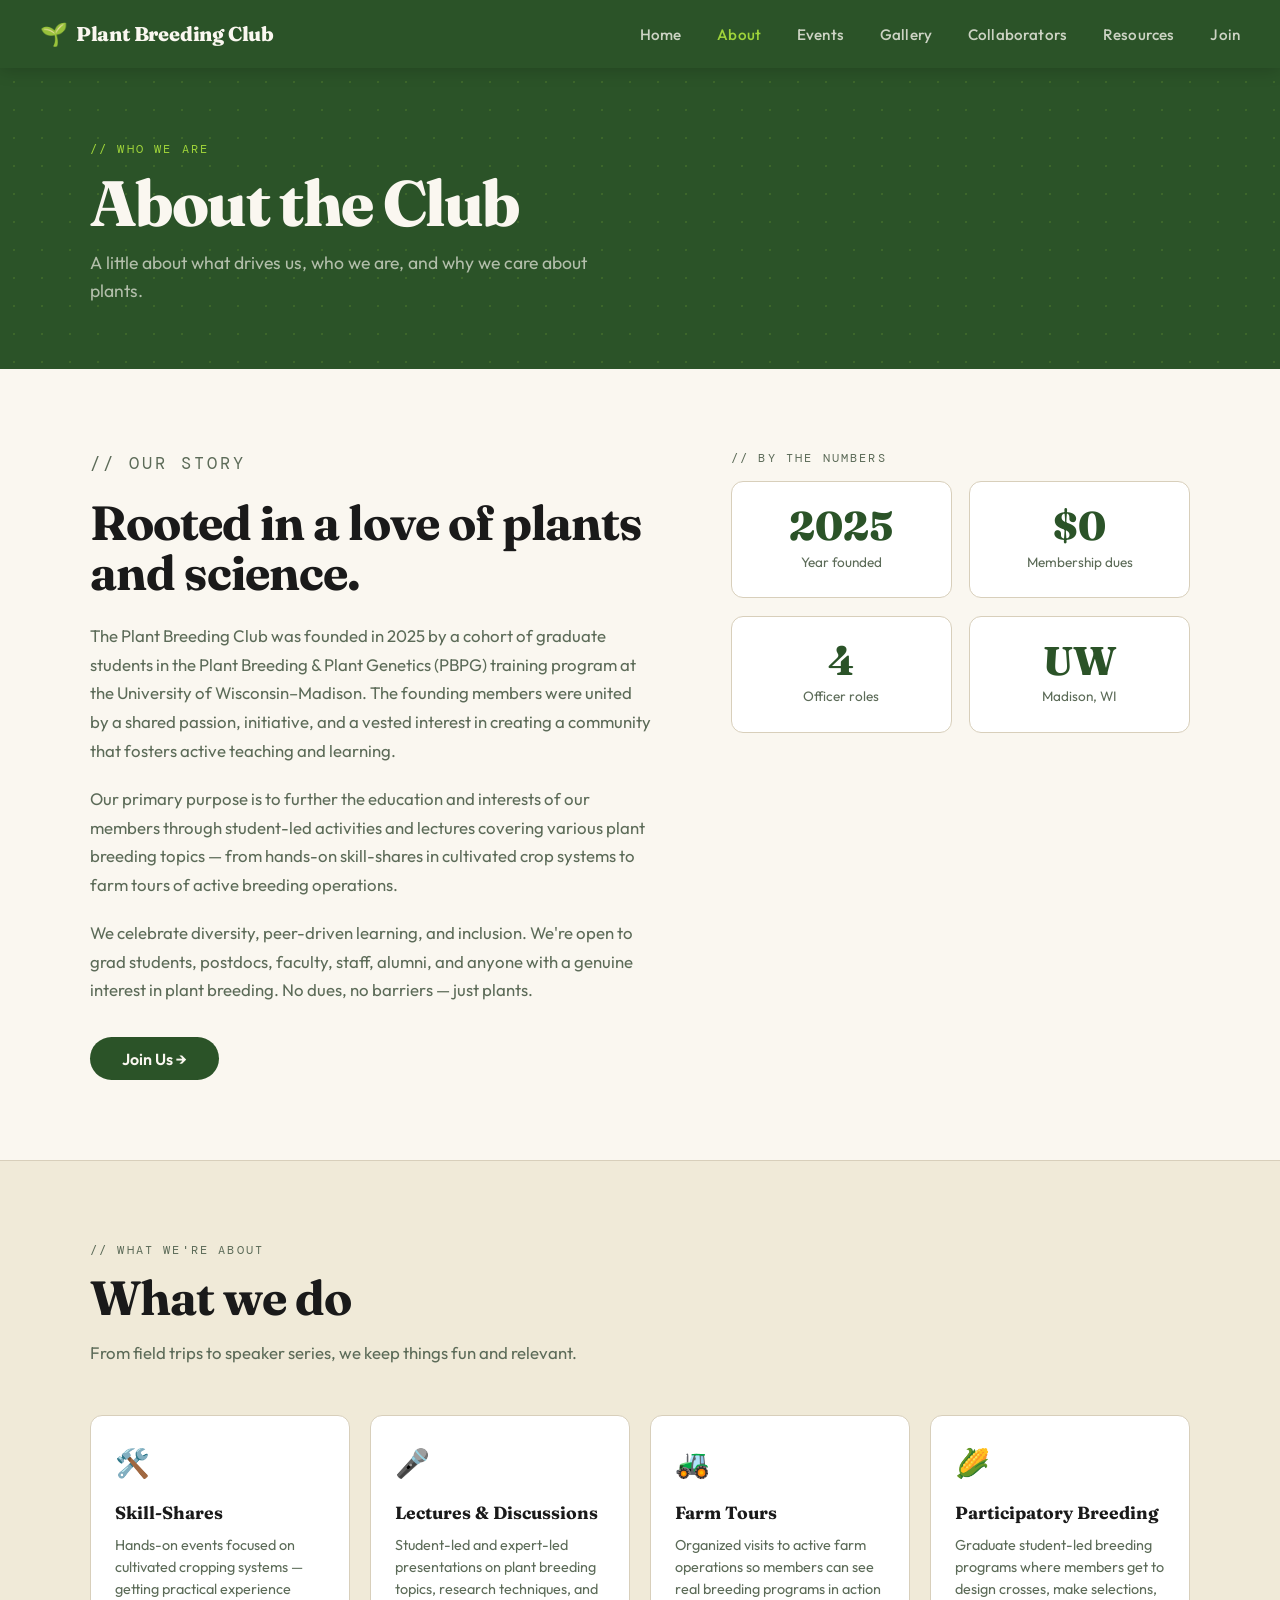
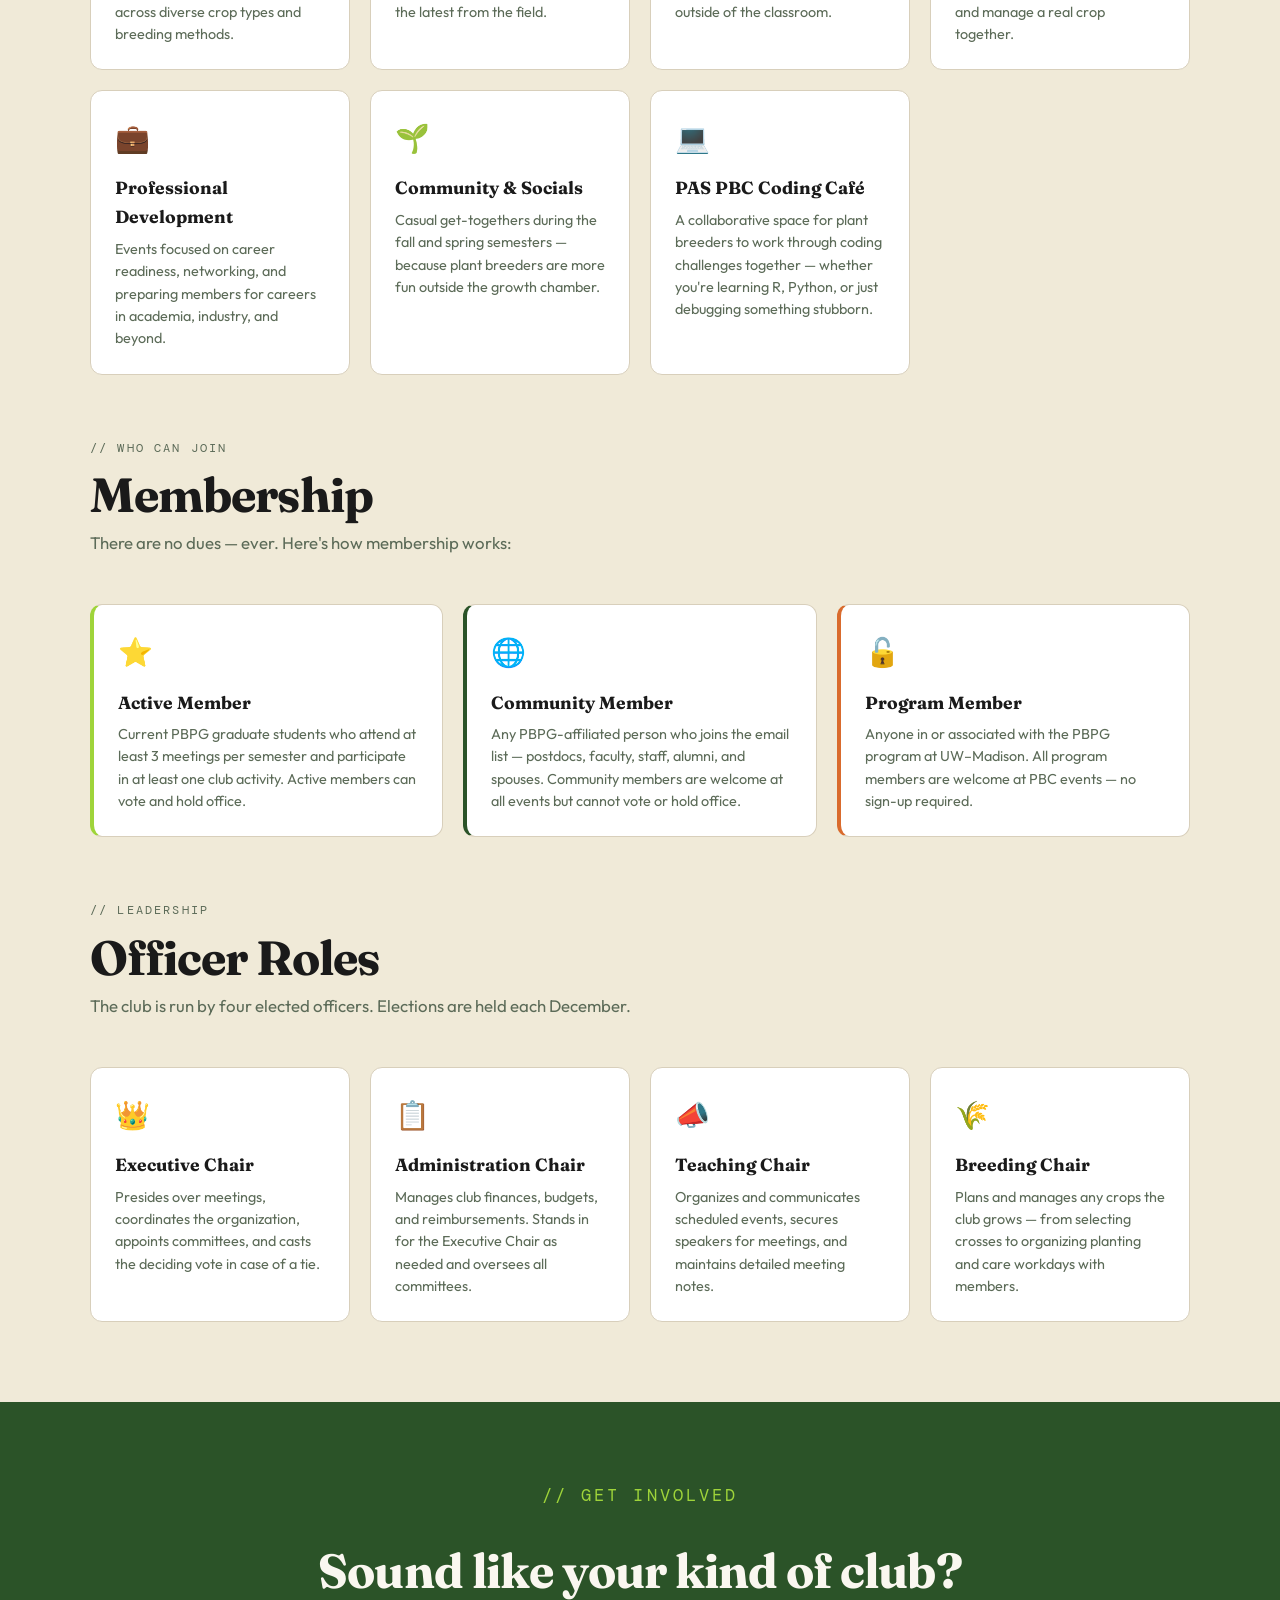
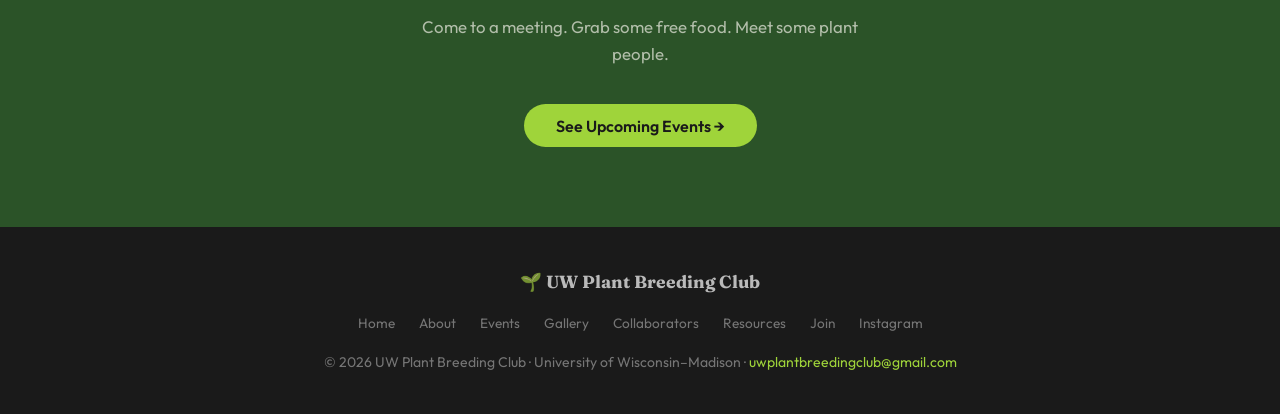
==== commit ef6fecee: "Rename about_1.html to about.html" ====
--- a/about.html
+++ b/about.html
@@ -22,8 +22,8 @@
       <li><a href="about.html">About</a></li>
       <li><a href="events.html">Events</a></li>
       <li><a href="gallery.html">Gallery</a></li>
+      <li><a href="collaborators.html">Collaborators</a></li>
       <li><a href="resources.html">Resources</a></li>
-      <li><a href="collaborators.html">Collaborators</a></li>
       <li><a href="join.html">Join</a></li>
     </ul>
   </nav>
@@ -238,8 +238,8 @@
         <li><a href="about.html">About</a></li>
         <li><a href="events.html">Events</a></li>
         <li><a href="gallery.html">Gallery</a></li>
+        <li><a href="collaborators.html">Collaborators</a></li>
         <li><a href="resources.html">Resources</a></li>
-        <li><a href="collaborators.html">Collaborators</a></li>
         <li><a href="join.html">Join</a></li>
         <!--UPDATE: replace with your actual Instagram URL -->
         <li><a href="https://instagram.com/uwplantbreedingclub" target="_blank" rel="noopener">Instagram</a></li>
--- a/style.css
+++ b/style.css
@@ -552,6 +552,14 @@
   border-radius: 100px;
   background: rgba(43, 83, 40, 0.09);
   color: var(--green);
+}
+
+/* Holds the "View in Calendar" button and, when a matching poster was
+   found in Drive, a second "View Poster" button stacked beneath it. */
+.event-actions {
+  display: flex;
+  flex-direction: column;
+  gap: 0.6rem;
 }
 
 /* ============================================================
@@ -689,6 +697,7 @@
     grid-template-rows: auto auto;
   }
   .event-card .btn { grid-column: 2; }
+  .event-card .event-actions { grid-column: 2; }
 
   .resource-item { flex-wrap: wrap; }
   .resource-arrow { display: none; }
